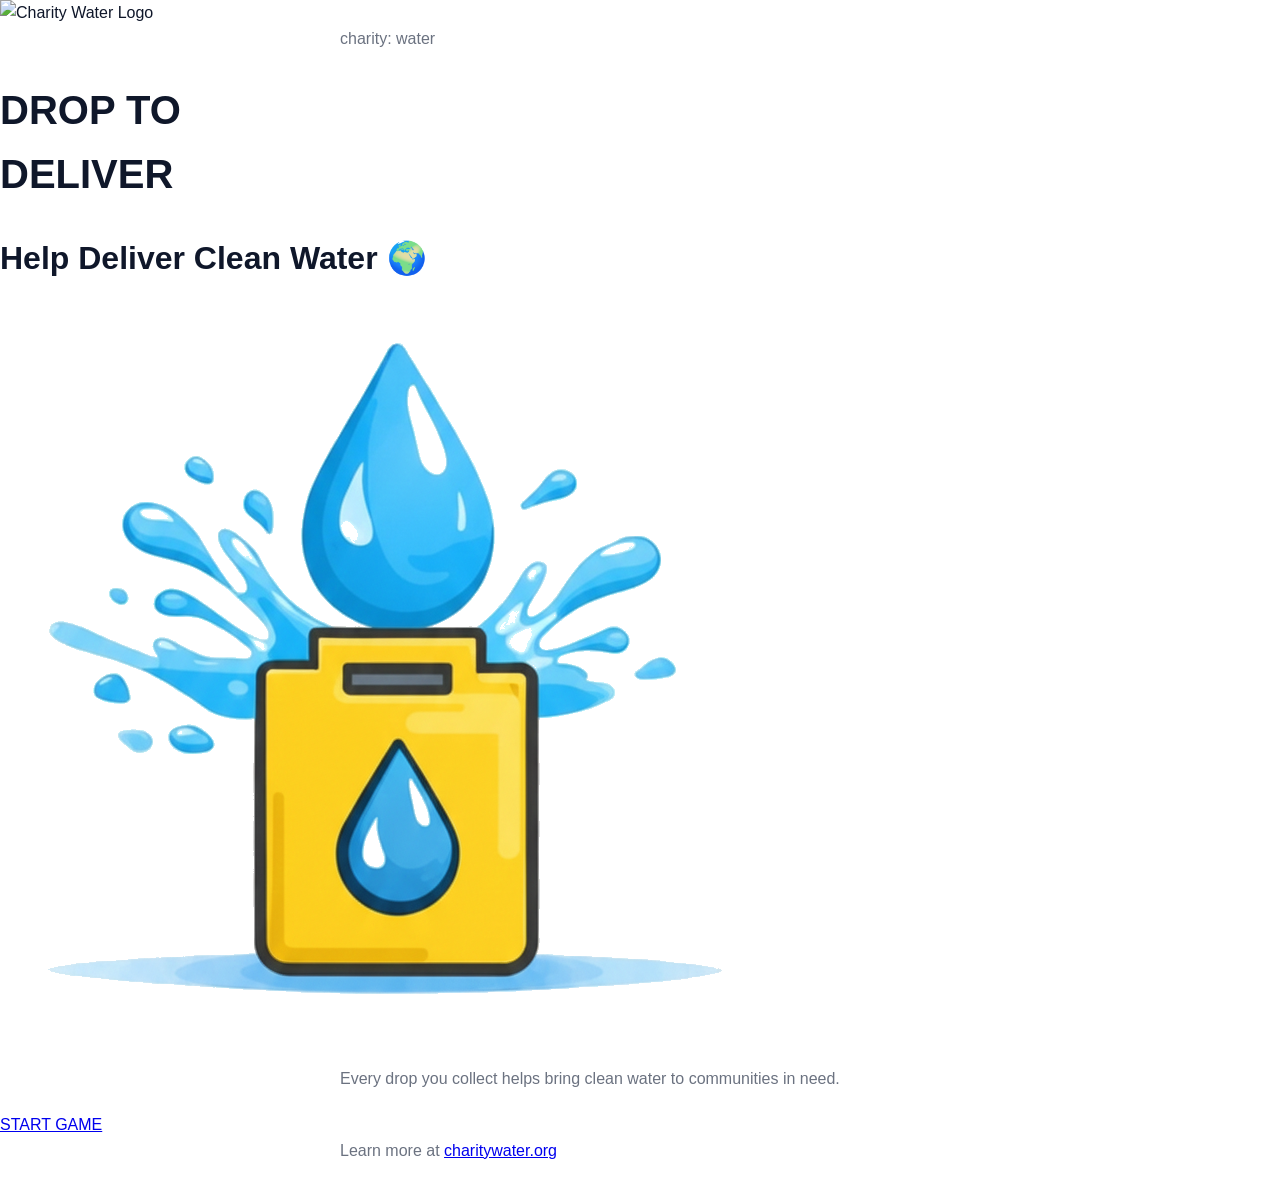
==== index.html @ 1942db95 "Add images" ====
<!DOCTYPE html>
<html lang="en">
<head>
    <meta charset="UTF-8">
    <title>Drop to Deliver</title>
    <link rel="stylesheet" href="styles.css">
    <link href="https://fonts.googleapis.com/css2?family=Poppins:wght@400;600;700&display=swap" rel="stylesheet">
</head>
<body>

    <div class="card">

        <!-- Logo -->
        <div class="logo-section">
            <img src="img/water-can-transparent.png" alt="Charity Water Logo" class="logo">
            <p class="brand-name">charity: water</p>
        </div>

        <!-- Title -->
        <h1>DROP TO<br>DELIVER</h1>

        <!-- Subtitle -->
        <h2>Help Deliver Clean Water 🌍</h2>

        <!-- Main Illustration -->
        <div class="image-section">
            <img src="img/water-can-with-water.png" alt="Water can illustration">
        </div>

        <!-- Description -->
        <p class="description">
            Every drop you collect helps bring clean water to communities in need.
        </p>

        <!-- Button -->
        <a href="#" class="start-button">START GAME</a>

        <!-- Footer -->
        <p class="footer">
            Learn more at 
            <a href="#" class="footer-link">charitywater.org</a>
        </p>

    </div>

</body>
</html>
---- styles.css ----
:root {
  --brand: #1da1f2; /* CHANGE this to your Canva brand color */
  --dark: #0f172a;
  --light: #f8fafc;
  --muted: #6b7280;
  font-family: Arial, Helvetica, sans-serif;
}

body {
  margin: 0;
  line-height: 1.6;
  color: var(--dark);
  background: white;
}

section {
  padding: 60px 20px;
  text-align: center;
}

.hero {
  background: linear-gradient(to right, #e0f7ff, white);
}

.hero-content {
  max-width: 800px;
  margin: auto;
}

h1 {
  font-size: 2.5rem;
  margin-bottom: 20px;
}

h2 {
  font-size: 2rem;
  margin-bottom: 20px;
}

p {
  color: var(--muted);
  max-width: 600px;
  margin: 0 auto 20px;
}

.btn-primary {
  display: inline-block;
  background: var(--brand);
  color: white;
  padding: 12px 24px;
  text-decoration: none;
  border-radius: 8px;
  font-weight: bold;
  transition: transform 0.2s ease;
}

.btn-primary:hover {
  transform: translateY(-3px);
}

.impact {
  background: var(--light);
}

.impact-grid {
  display: flex;
  justify-content: center;
  gap: 20px;
  flex-wrap: wrap;
}

.impact-box {
  background: white;
  padding: 20px;
  border-radius: 10px;
  width: 200px;
  box-shadow: 0 5px 15px rgba(0,0,0,0.05);
}

.cta {
  background: var(--brand);
  color: white;
}

.cta p {
  color: white;
}

footer {
  padding: 20px;
  background: #f1f5f9;
  font-size: 14px;
}
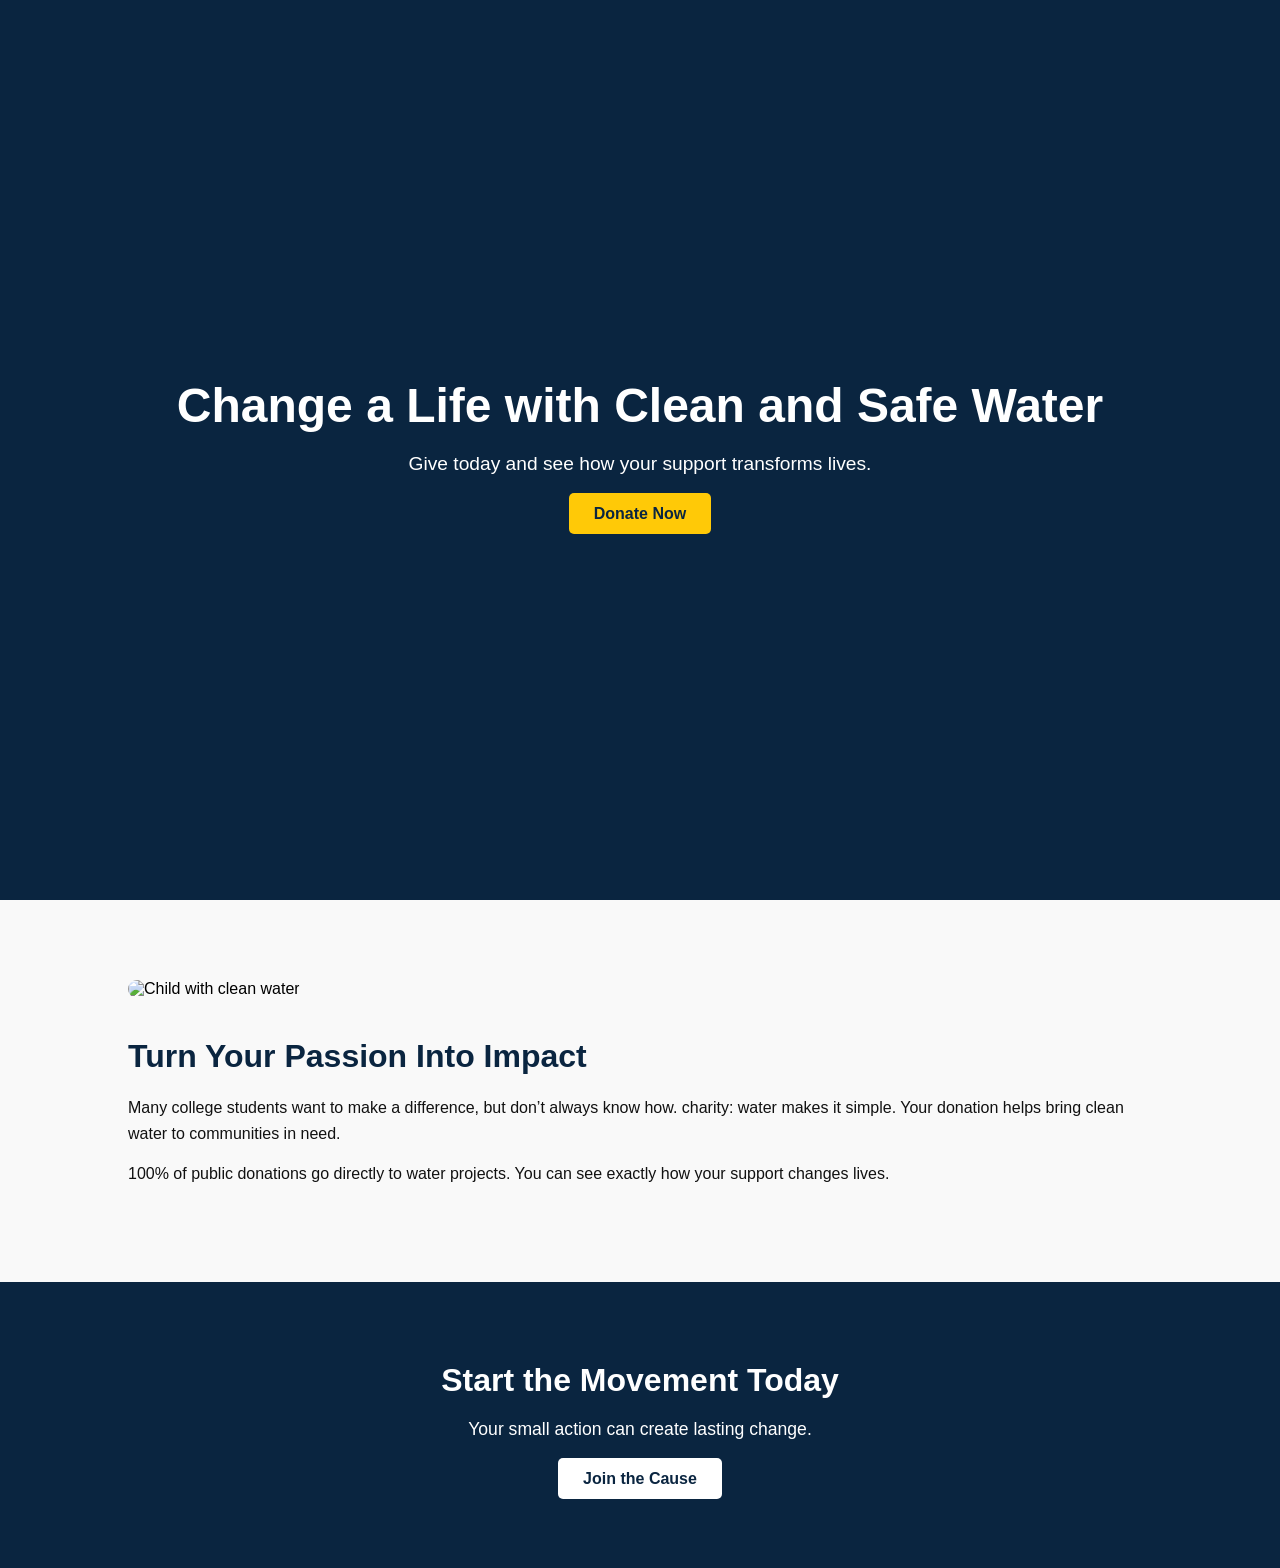
==== commit e2bd5511: "Merge cc2b7f8ff8bea85da033291aabd1e1f26ccaf1ee into cb9a06643edb274144981ac21687853d99c956c7" ====
--- a/index.html
+++ b/index.html
@@ -2,46 +2,47 @@
 <html lang="en">
 <head>
     <meta charset="UTF-8">
-    <title>Drop to Deliver</title>
-    <link rel="stylesheet" href="styles.css">
-    <link href="https://fonts.googleapis.com/css2?family=Poppins:wght@400;600;700&display=swap" rel="stylesheet">
+    <title>charity: water – Student Impact</title>
+    <link rel="stylesheet" href="style.css">
 </head>
 <body>
 
-    <div class="card">
+    <!-- HERO SECTION -->
+    <section class="hero">
+        <div class="hero-content">
+            <h1>Change a Life with Clean and Safe Water</h1>
+            <p>Give today and see how your support transforms lives.</p>
+            <a href="#" class="btn">Donate Now</a>
+        </div>
+    </section>
 
-        <!-- Logo -->
-        <div class="logo-section">
-            <img src="img/water-can-transparent.png" alt="Charity Water Logo" class="logo">
-            <p class="brand-name">charity: water</p>
+    <!-- STORY SECTION -->
+    <section class="story">
+        <div class="story-container">
+            <div class="story-image">
+                <img src="https://via.placeholder.com/500x350" alt="Child with clean water">
+            </div>
+            <div class="story-text">
+                <h2>Turn Your Passion Into Impact</h2>
+                <p>
+                    Many college students want to make a difference, but don’t always know how.
+                    charity: water makes it simple. Your donation helps bring clean water
+                    to communities in need.
+                </p>
+                <p>
+                    100% of public donations go directly to water projects.
+                    You can see exactly how your support changes lives.
+                </p>
+            </div>
         </div>
+    </section>
 
-        <!-- Title -->
-        <h1>DROP TO<br>DELIVER</h1>
-
-        <!-- Subtitle -->
-        <h2>Help Deliver Clean Water 🌍</h2>
-
-        <!-- Main Illustration -->
-        <div class="image-section">
-            <img src="img/water-can-with-water.png" alt="Water can illustration">
-        </div>
-
-        <!-- Description -->
-        <p class="description">
-            Every drop you collect helps bring clean water to communities in need.
-        </p>
-
-        <!-- Button -->
-        <a href="#" class="start-button">START GAME</a>
-
-        <!-- Footer -->
-        <p class="footer">
-            Learn more at 
-            <a href="#" class="footer-link">charitywater.org</a>
-        </p>
-
-    </div>
+    <!-- CTA SECTION -->
+    <section class="cta">
+        <h2>Start the Movement Today</h2>
+        <p>Your small action can create lasting change.</p>
+        <a href="#" class="btn btn-light">Join the Cause</a>
+    </section>
 
 </body>
 </html>
--- a/style.css
+++ b/style.css
@@ -0,0 +1,106 @@
+* {
+    margin: 0;
+    padding: 0;
+    box-sizing: border-box;
+    font-family: Arial, sans-serif;
+}
+
+:root {
+    --yellow: #FFC907;
+    --dark-blue: #0A2540;
+    --black: #111;
+}
+
+/* HERO */
+.hero {
+    height: 100vh;
+    background-image: url("img/your-image-name.jpg")
+
+    background-size: cover;
+    background-position: center;
+    display: flex;
+    align-items: center;
+    justify-content: center;
+    text-align: center;
+    background-color: var(--dark-blue);
+    color: white;
+    padding: 20px;
+}
+
+.hero-content h1 {
+    font-size: 3rem;
+    margin-bottom: 20px;
+}
+
+.hero-content p {
+    font-size: 1.2rem;
+    margin-bottom: 30px;
+}
+
+/* BUTTONS */
+.btn {
+    padding: 12px 25px;
+    background-color: var(--yellow);
+    color: var(--dark-blue);
+    text-decoration: none;
+    border-radius: 5px;
+    font-weight: bold;
+    transition: 0.3s;
+}
+
+.btn:hover {
+    background-color: #e6b800;
+}
+
+.btn-light {
+    background-color: white;
+    color: var(--dark-blue);
+}
+
+/* STORY */
+.story {
+    padding: 80px 10%;
+    background-color: #f9f9f9;
+}
+
+.story-container {
+    display: flex;
+    align-items: center;
+    gap: 40px;
+    flex-wrap: wrap;
+}
+
+.story-image img {
+    max-width: 100%;
+    border-radius: 10px;
+}
+
+.story-text h2 {
+    margin-bottom: 20px;
+    font-size: 2rem;
+    color: var(--dark-blue);
+}
+
+.story-text p {
+    margin-bottom: 15px;
+    line-height: 1.6;
+    color: var(--black);
+}
+
+/* CTA */
+.cta {
+    padding: 80px 10%;
+    text-align: center;
+    background-color: var(--dark-blue);
+    color: white;
+}
+
+.cta h2 {
+    margin-bottom: 20px;
+    font-size: 2rem;
+}
+
+.cta p {
+    margin-bottom: 30px;
+    font-size: 1.1rem;
+}
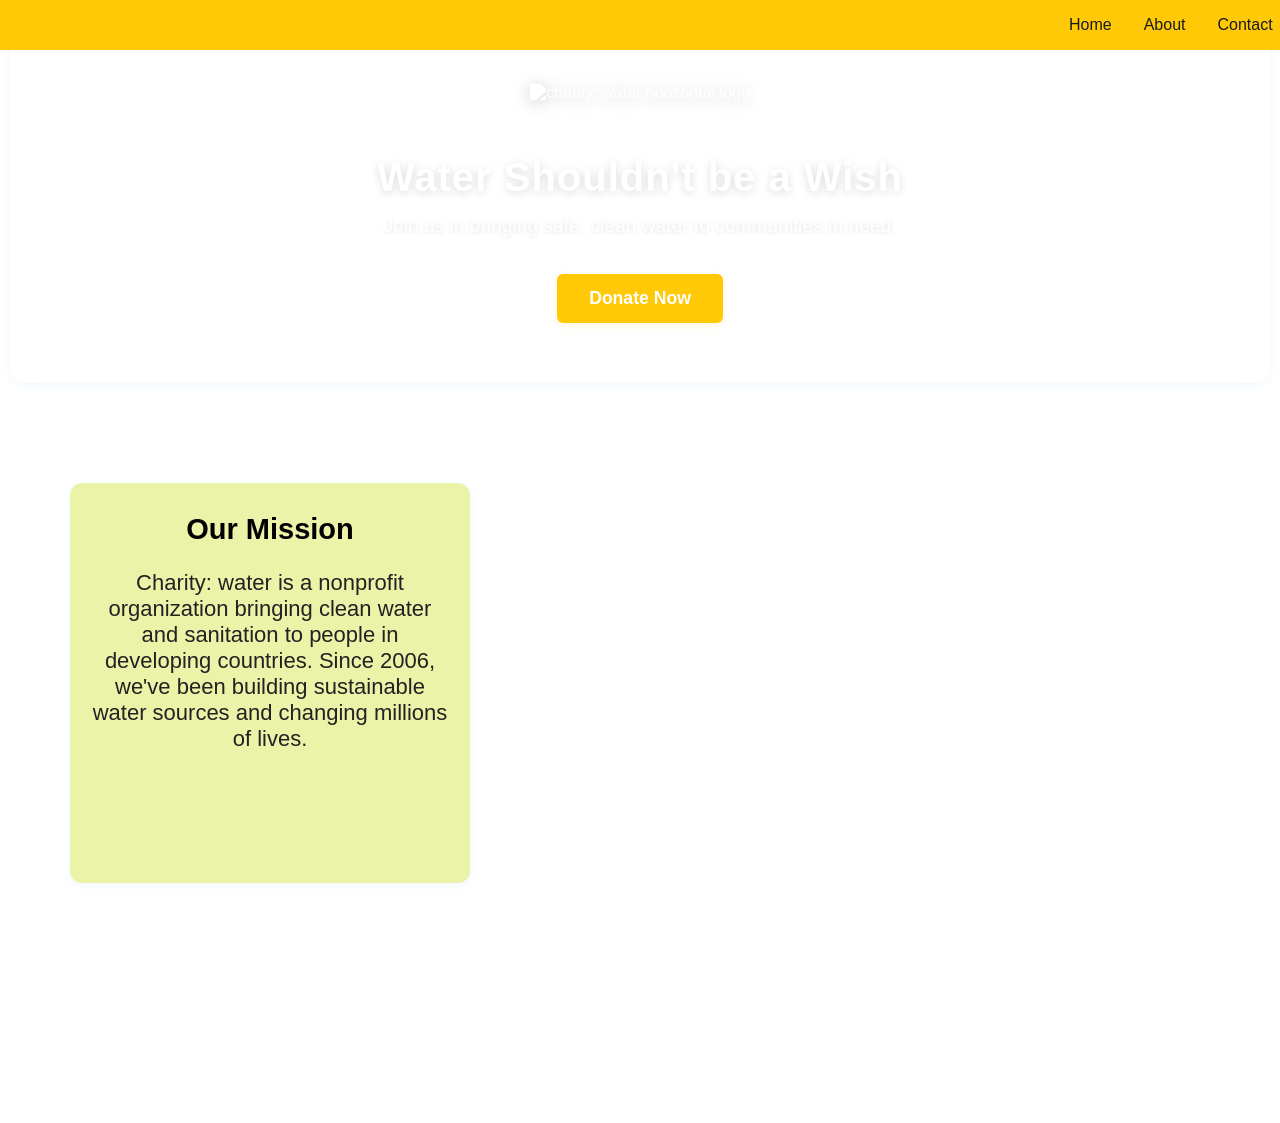
==== commit ee38cbfe: "initial commit" ====
--- a/index.html
+++ b/index.html
@@ -2,47 +2,83 @@
 <html lang="en">
 <head>
     <meta charset="UTF-8">
-    <title>charity: water – Student Impact</title>
-    <link rel="stylesheet" href="style.css">
+    <meta name="viewport" content="width=device-width, initial-scale=1.0">
+    <title>Charity Water Landing Page</title>
+    <link rel="stylesheet" href="styles.css">
+</head>
+<body>
+    <!-- Hero Section: This is the main banner at the top of the page -->
+    <section class="hero">
+        <!-- Logo -->
+        <img src="img/cw_logo-2.png" alt="charity: water horizontal logo" class="hero-logo hero-logo-white">
+        <!-- Main headline -->
+        <h1>Water Shouldn't be a Wish</h1>
+        <!-- Subheadline -->
+        <p>Join us in bringing safe, clean water to communities in need.</p>
+        <a href="#" class="donate-button">Donate Now</a>
+    </section>
+
+    <div class="content-row">
+        <!-- Story Section: This tells the story of the nonprofit -->
+        <section class="story">
+            <h2>Our Mission</h2>
+            <p>
+                Charity: water is a nonprofit organization bringing clean water and sanitation to people in developing countries. Since 2006, we've been building sustainable water sources and changing millions of lives.
+            </p>
+        </section>
+
+     
+            </div>
+        </section>
+    </div>
+
+</body>
+</html>
+<nav class="navbar">
+  <ul>
+    
+
+    <li><a href="#home">Home</a></li>
+    <li><a href="#services">Services</a></li>
+    <li><a href="#about">About</a></li>
+    <li><a href="#contact">Contact</a></li>
+
+
+</style.navbar>
+  </ul>
+</nav>
+<html>
+<head>
+  <title>My Website</title>
+  <style>
+    body { margin: 0; color: #1a1a1a; font-family: Arial, sans-serif; }
+    nav { position: fixed; top: 0; width: 100%; background-color: #ffc907; color: #ffc907; padding: 2px 1053px; }
+    nav ul { list-style: none; margin: 0; padding: 0; display: flex; }
+    nav li { margin-right: 0px; }
+    nav a { color: #1a1a1a; text-decoration: none; }
+    nav a {
+      background-color: #ffc907;
+    }
+
+  </style>
 </head>
 <body>
 
-    <!-- HERO SECTION -->
-    <section class="hero">
-        <div class="hero-content">
-            <h1>Change a Life with Clean and Safe Water</h1>
-            <p>Give today and see how your support transforms lives.</p>
-            <a href="#" class="btn">Donate Now</a>
-        </div>
-    </section>
+  <nav>
+    <ul>
+      <li><a href="#">Home</a></li>
+      <li><a href="#">About</a></li>
+      <li><a href="#">Contact</a></li>
+      <li><a href="#">Events</a></li>
+      <li><a href="#">Login</a></li>
+    </ul>
+  </nav>
 
-    <!-- STORY SECTION -->
-    <section class="story">
-        <div class="story-container">
-            <div class="story-image">
-                <img src="https://via.placeholder.com/500x350" alt="Child with clean water">
-            </div>
-            <div class="story-text">
-                <h2>Turn Your Passion Into Impact</h2>
-                <p>
-                    Many college students want to make a difference, but don’t always know how.
-                    charity: water makes it simple. Your donation helps bring clean water
-                    to communities in need.
-                </p>
-                <p>
-                    100% of public donations go directly to water projects.
-                    You can see exactly how your support changes lives.
-                </p>
-            </div>
-        </div>
-    </section>
-
-    <!-- CTA SECTION -->
-    <section class="cta">
-        <h2>Start the Movement Today</h2>
-        <p>Your small action can create lasting change.</p>
-        <a href="#" class="btn btn-light">Join the Cause</a>
-    </section>
+  <div style="padding: 100px 20px;">
+  </div>
 
 </body>
 </html>
+<nav>
+
+  
--- a/styles.css
+++ b/styles.css
@@ -0,0 +1,285 @@
+/* charity: water Brand Colors & Fonts
+
+Primary Colors:
+- Yellow:     #FFC907
+- Blue:       #2E9DF7
+
+Secondary Colors:
+- Light Blue: #8BD1CB
+- Green:      #4FCB53
+- Orange:     #FF902A
+- Red:        #F5402C
+- Dark Green: #159A48
+- Pink:       #F16061
+
+Fonts:
+- Proxima Nova
+- Avenir
+
+*/
+
+/* 
+  Charity: Water Landing Page Styles
+  This CSS uses the provided color palette and beginner-friendly styles.
+*/
+
+/* Set up the main font and background color for the whole page */
+body {
+  background-image: url('img/4666_Ethiopia_2019_CG-.jpg');
+  background-size: cover;      /* Make the image cover the whole page */
+  background-position: center; /* Center the image */
+  background-repeat: no-repeat;
+  background-attachment: fixed; /* Keep the image fixed when scrolling */
+  font-family: 'Avenir', 'Proxima Nova', Arial, sans-serif;
+  margin: 0;
+  padding: 0;
+  color: #222;
+}
+
+/* Add a slight shadow and rounded corners to each section for depth */
+section {
+  background: #fff; /* White background for sections */
+  border-radius: 12px; /* Rounded corners */
+  box-shadow: 0 2px 8px rgba(46, 157, 247, 0.07); /* Soft blue shadow */
+  margin: 24px 10px; /* Space between sections */
+  padding: 24px 16px;
+}
+
+/* Hero Section Styles */
+.hero {
+  position: relative; /* Needed for overlay */
+  background: transparent;     /* Make the box transparent so text is on the image */
+  color: #fff;                 /* White text for contrast */
+  text-align: center;          /* Center the text */
+  padding: 60px 20px;          /* Add space above and below */
+  border-radius: 0 0 16px 16px; /* Only round bottom corners */
+}
+
+/* Hero Logo Styles */
+.hero-logo {
+  width: 200px; /* Set a fixed width for the logo */
+  height: auto; /* Maintain aspect ratio */
+  margin-bottom: 20px; /* Space below the logo */
+  filter: drop-shadow(0 2px 8px rgba(0,0,0,0.2)); /* Add shadow for visibility */
+}
+
+.hero-logo-white {
+  filter: brightness(0) invert(1) drop-shadow(0 2px 8px rgba(0,0,0,0.2));
+}
+
+/* Make the headline bold and modern */
+.hero h1 {
+  font-size: 2.5em;
+  font-weight: bold;
+  letter-spacing: 1px;
+  margin-bottom: 15px;
+  text-shadow: 0 2px 8px rgba(0,0,0,0.15); /* Soft shadow for readability */
+}
+
+/* Style the subheadline */
+.hero p {
+  font-size: 1.2em;
+  margin-top: 0;
+  text-shadow: 0 1px 4px rgba(0,0,0,0.12);
+}
+
+/* Story Section Styles */
+.story {
+  background-color: rgba(216, 231, 82, 0.5); /* Transparent Light Blue */
+  color: #222;
+  text-align: center;
+  padding: 30px 20px;
+  width: 360px;
+  height: 340px;
+  margin: 80px 750px 40px 10px;
+}
+
+.story h2 {
+  font-size: 29px;
+  color: #000;
+}
+
+.story p {
+  font-size: 22px;
+  margin-top: 2px;
+}
+
+.impact-story {
+  background: rgba(255, 255, 255, 0.5); /* Transparent White */
+  width: 600px;
+  height: 460px;
+  margin: 80px 10px 40px 10px;
+}
+
+.content-row {
+  display: flex;
+  justify-content: center;
+  align-items: flex-start;
+  gap: 24px;
+  flex-wrap: wrap;
+}
+
+/* Add accent color to section headings */
+h2 {
+  color: #77A8BB; /* Primary blue */
+  margin-top: 0;
+  font-weight: bold;
+}
+
+/* Call-to-Action Section Styles */
+.call-to-action {
+  background-color: #FFC907; /* Primary Yellow */
+  color: #222;
+  text-align: center;
+  padding: 30px 20px;
+}
+
+/* Style the impact story image */
+.impact-image {
+  width: 100%;
+  max-width: 320px;
+  border-radius: 10px;
+  margin-bottom: 16px;
+  box-shadow: 0 2px 8px rgba(46, 157, 247, 0.10);
+}
+
+/* Donate Button Styles */
+.donate-button {
+  display: inline-block;
+  background-color: #FFC907; /* Yellow */
+  color: #fff;
+  padding: 14px 32px;
+  text-decoration: none;
+  border-radius: 6px;
+  font-weight: bold;
+  font-size: 1.1em;
+  margin-top: 18px;
+  box-shadow: 0 2px 8px rgba(255, 201, 7, 0.15);
+  transition: background 0.3s, transform 0.2s;
+  border: none;
+  cursor: pointer;
+}
+
+/* Change button color when hovered */
+.donate-button:hover {
+  background-color: #e6b507; /* Darker yellow on hover */
+  transform: translateY(-2px) scale(1.04); /* Slight lift */
+}
+
+/* Add some spacing between sections */
+section {
+  margin-bottom: 20px;
+}
+
+/* 
+  Media Queries for Responsive Design
+  Media queries help make your website look good on different screen sizes,
+  like phones (small screens) and computers (large screens).
+*/
+
+/* This media query applies styles when the screen is 600px wide or less (like on most phones) */
+@media (max-width: 600px) {
+  /* Make hero section padding smaller on small screens */
+  .hero {
+    padding: 32px 8px;
+    font-size: 1em;
+  }
+
+  /* Make logo smaller on mobile */
+  .hero-logo {
+    width: 120px; /* Smaller logo for mobile */
+    margin-bottom: 15px;
+  }
+
+  /* Make headline font size smaller so it fits on small screens */
+  .hero h1 {
+    font-size: 1.4em;
+  }
+
+  /* Make subheadline font size smaller */
+  .hero p {
+    font-size: 1em;
+  }
+
+  /* Make story and call-to-action sections have less padding */
+  .story,
+  .call-to-action,
+  .donation-section {
+    padding: 14px 8px;
+  }
+
+  /* Make impact story image smaller and stack above the text */
+  .impact-content {
+    display: block; /* Stack items vertically */
+    text-align: center;
+  }
+
+  .impact-image {
+    width: 90%;    /* Make image take up most of the width */
+    max-width: 220px;
+  }
+}
+
+/* This media query applies styles when the screen is wider than 600px (like on tablets and computers) */
+@media (min-width: 601px) {
+  /* Show image and text side by side in the impact story */
+  .impact-content {
+    display: flex;           /* Place items in a row */
+    align-items: center;     /* Vertically center items */
+    justify-content: center; /* Center the whole group */
+    gap: 28px;               /* Space between image and text */
+    text-align: left;
+    max-width: 800px;
+    margin: 0 auto;
+  }
+
+  .impact-image {
+    width: 300px;
+  }
+}
+
+nav ul {
+  list-style-type: none;
+  margin: 0;
+  padding: 0;
+  background-color: #333;
+  overflow: hidden; 
+}
+
+nav li {
+  float: left;
+}
+
+nav li a {
+  display: block;
+  color: #1a1a1a;
+  text-align: center;
+  padding: 14px 16px;
+  text-decoration: none;
+}
+
+nav li a:hover {
+  background-color: #111;
+}
+nav {
+  background-color: yellow;
+  display: flex;         
+  align-items: center;    
+  padding: 5px 15px;      
+  position: fixed;
+  top: 0;
+  width: 100%;
+}
+
+.nav-logo img {
+  height: 25px;          
+  width: auto;            
+  margin-right: 15px;     
+}
+
+nav ul {
+  display: flex;          
+  list-style: none;
+  margin: 0;
+  padding: 0;
+}
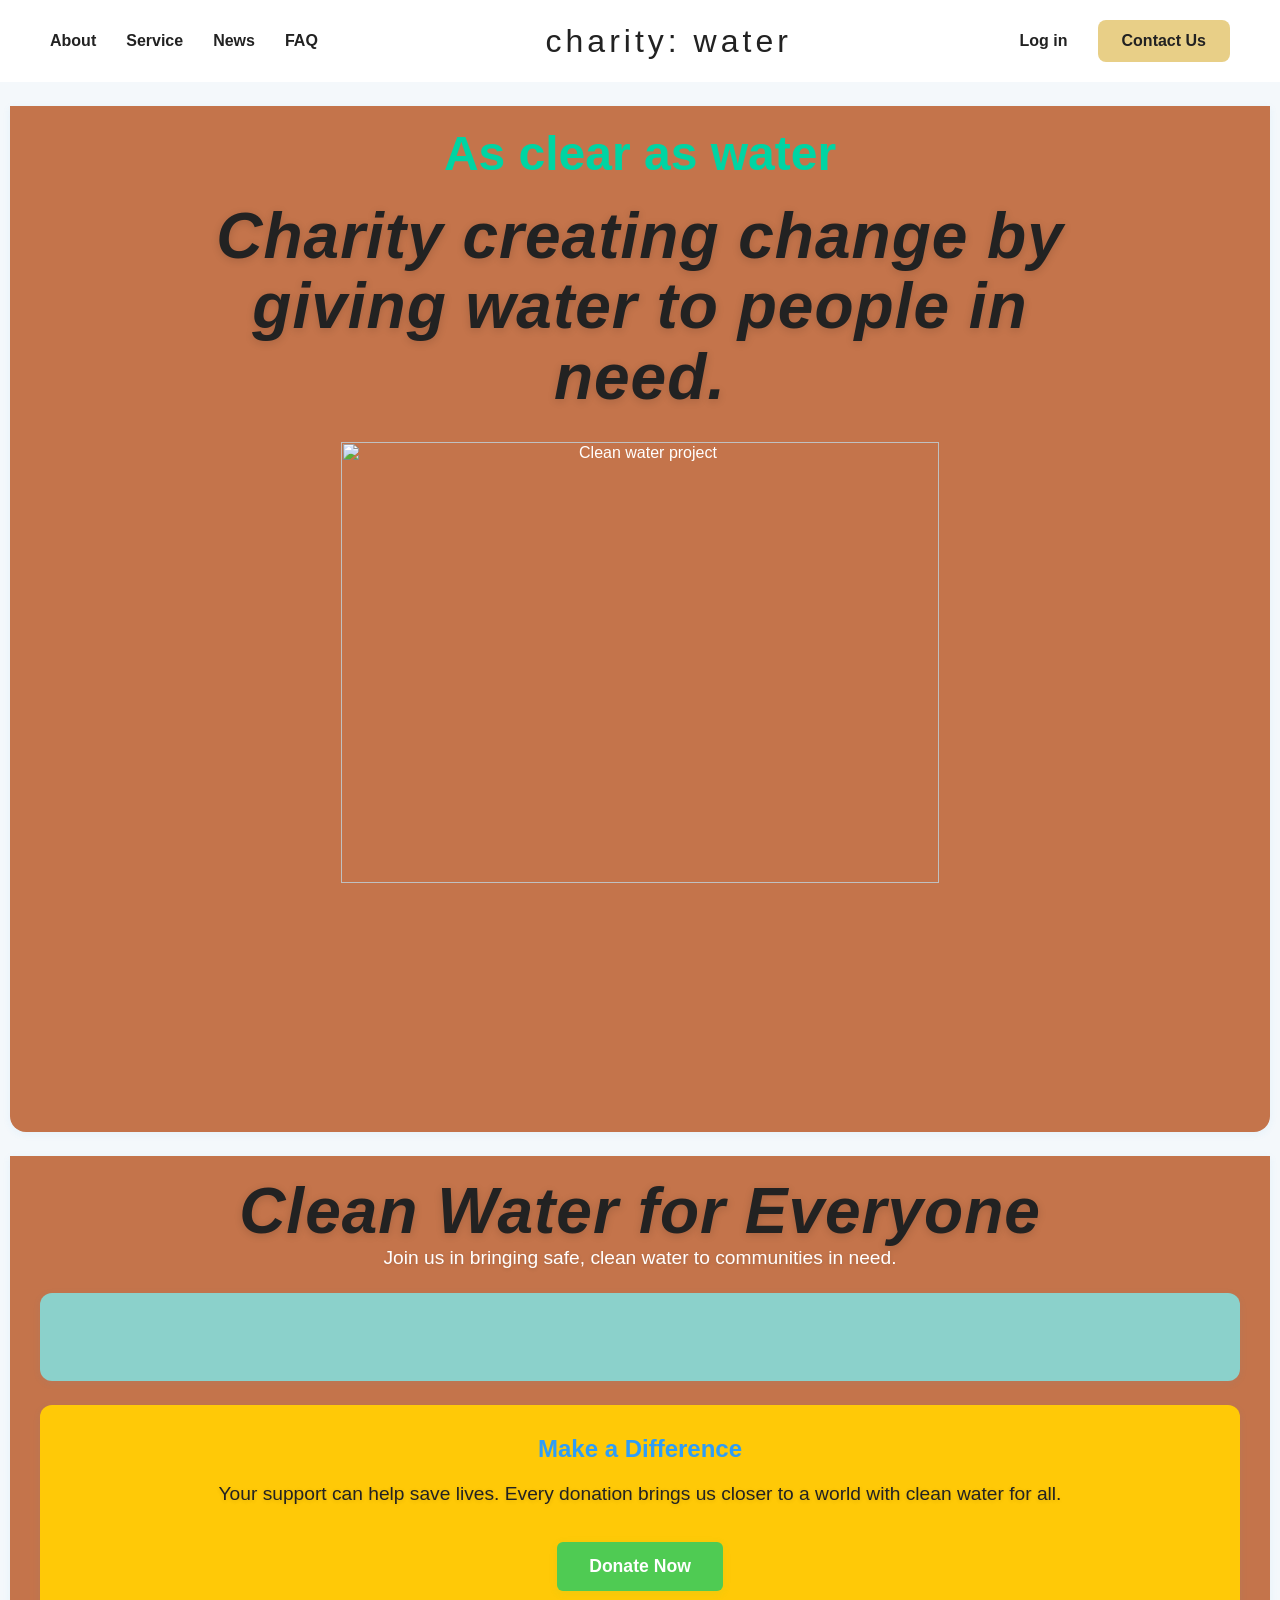
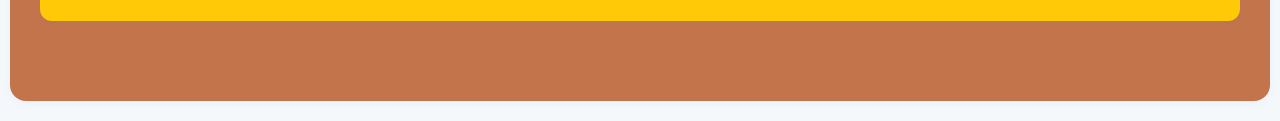
==== commit 73213c67: "git add . git commit -m "Finished landing page" git push" ====
--- a/index.html
+++ b/index.html
@@ -1,3 +1,40 @@
+    </section>
+</body>
+</html>
+<header>
+    <nav class="navbar">
+        <div class="nav-left">
+            <a href="#">About</a>
+            <a href="#">Service</a>
+            <a href="#">News</a>
+            <a href="#">FAQ</a>
+        </div>
+
+        <div class="logo">
+            charity: water
+        </div>
+
+        <div class="nav-right">
+            <a href="#">Log in</a>
+            <a href="#" class="contact-btn">Contact Us</a>
+        </div>
+    </nav>
+</header>
+
+<section class="hero">
+    <h2 class="hero-top">As clear as water</h2>
+
+    <h1>
+        Charity creating change by giving
+        water to people in need.
+    </h1>
+
+    <img
+        src="https://images.unsplash.com/photo-1509099836639-18ba1795216d"
+        alt="Clean water project"
+        class="hero-image"
+    >
+</section>
 <!DOCTYPE html>
 <html lang="en">
 <head>
@@ -9,76 +46,19 @@
 <body>
     <!-- Hero Section: This is the main banner at the top of the page -->
     <section class="hero">
-        <!-- Logo -->
-        <img src="img/cw_logo-2.png" alt="charity: water horizontal logo" class="hero-logo hero-logo-white">
         <!-- Main headline -->
-        <h1>Water Shouldn't be a Wish</h1>
+        <h1>Clean Water for Everyone</h1>
         <!-- Subheadline -->
         <p>Join us in bringing safe, clean water to communities in need.</p>
-        <a href="#" class="donate-button">Donate Now</a>
+    <!-- Story Section: This tells the story of the nonprofit -->
+    <section class="story">
+        <h2>
+            </p>
+        </div>
     </section>
 
-    <div class="content-row">
-        <!-- Story Section: This tells the story of the nonprofit -->
-        <section class="story">
-            <h2>Our Mission</h2>
-            <p>
-                Charity: water is a nonprofit organization bringing clean water and sanitation to people in developing countries. Since 2006, we've been building sustainable water sources and changing millions of lives.
-            </p>
-        </section>
-
-     
-            </div>
-        </section>
-    </div>
-
-</body>
-</html>
-<nav class="navbar">
-  <ul>
-    
-
-    <li><a href="#home">Home</a></li>
-    <li><a href="#services">Services</a></li>
-    <li><a href="#about">About</a></li>
-    <li><a href="#contact">Contact</a></li>
-
-
-</style.navbar>
-  </ul>
-</nav>
-<html>
-<head>
-  <title>My Website</title>
-  <style>
-    body { margin: 0; color: #1a1a1a; font-family: Arial, sans-serif; }
-    nav { position: fixed; top: 0; width: 100%; background-color: #ffc907; color: #ffc907; padding: 2px 1053px; }
-    nav ul { list-style: none; margin: 0; padding: 0; display: flex; }
-    nav li { margin-right: 0px; }
-    nav a { color: #1a1a1a; text-decoration: none; }
-    nav a {
-      background-color: #ffc907;
-    }
-
-  </style>
-</head>
-<body>
-
-  <nav>
-    <ul>
-      <li><a href="#">Home</a></li>
-      <li><a href="#">About</a></li>
-      <li><a href="#">Contact</a></li>
-      <li><a href="#">Events</a></li>
-      <li><a href="#">Login</a></li>
-    </ul>
-  </nav>
-
-  <div style="padding: 100px 20px;">
-  </div>
-
-</body>
-</html>
-<nav>
-
-  
+    <!-- Call-to-Action Section: This encourages visitors to take action -->
+    <section class="call-to-action">
+        <h2>Make a Difference</h2>
+        <p>Your support can help save lives. Every donation brings us closer to a world with clean water for all.</p>
+        <a href="#" class="donate-button">Donate Now</a>
--- a/styles.css
+++ b/styles.css
@@ -25,11 +25,7 @@
 
 /* Set up the main font and background color for the whole page */
 body {
-  background-image: url('img/4666_Ethiopia_2019_CG-.jpg');
-  background-size: cover;      /* Make the image cover the whole page */
-  background-position: center; /* Center the image */
-  background-repeat: no-repeat;
-  background-attachment: fixed; /* Keep the image fixed when scrolling */
+  background-color: #f4f8fb; /* Soft light blue for a fresh look */
   font-family: 'Avenir', 'Proxima Nova', Arial, sans-serif;
   margin: 0;
   padding: 0;
@@ -48,23 +44,20 @@
 /* Hero Section Styles */
 .hero {
   position: relative; /* Needed for overlay */
-  background: transparent;     /* Make the box transparent so text is on the image */
+  /* Set a background image that covers the whole section */
+  background-image: url('https://images.unsplash.com/photo-1506744038136-46273834b3fb?auto=format&fit=crop&w=1500&q=80');
+  background-size: cover;      /* Make the image cover the whole area */
+  background-position: center; /* Center the image */
+  background-repeat: no-repeat;
   color: #fff;                 /* White text for contrast */
   text-align: center;          /* Center the text */
   padding: 60px 20px;          /* Add space above and below */
   border-radius: 0 0 16px 16px; /* Only round bottom corners */
-}
-
-/* Hero Logo Styles */
-.hero-logo {
-  width: 200px; /* Set a fixed width for the logo */
-  height: auto; /* Maintain aspect ratio */
-  margin-bottom: 20px; /* Space below the logo */
-  filter: drop-shadow(0 2px 8px rgba(0,0,0,0.2)); /* Add shadow for visibility */
-}
-
-.hero-logo-white {
-  filter: brightness(0) invert(1) drop-shadow(0 2px 8px rgba(0,0,0,0.2));
+
+  /* Add a dark overlay for better text readability */
+  /* This uses a simple linear-gradient overlay */
+  background-blend-mode: darken;
+  background-color: rgba(46, 157, 247, 0.45); /* Blue overlay */
 }
 
 /* Make the headline bold and modern */
@@ -85,43 +78,15 @@
 
 /* Story Section Styles */
 .story {
-  background-color: rgba(216, 231, 82, 0.5); /* Transparent Light Blue */
+  background-color: #8BD1CB; /* Secondary Light Blue */
   color: #222;
   text-align: center;
   padding: 30px 20px;
-  width: 360px;
-  height: 340px;
-  margin: 80px 750px 40px 10px;
-}
-
-.story h2 {
-  font-size: 29px;
-  color: #000;
-}
-
-.story p {
-  font-size: 22px;
-  margin-top: 2px;
-}
-
-.impact-story {
-  background: rgba(255, 255, 255, 0.5); /* Transparent White */
-  width: 600px;
-  height: 460px;
-  margin: 80px 10px 40px 10px;
-}
-
-.content-row {
-  display: flex;
-  justify-content: center;
-  align-items: flex-start;
-  gap: 24px;
-  flex-wrap: wrap;
 }
 
 /* Add accent color to section headings */
 h2 {
-  color: #77A8BB; /* Primary blue */
+  color: #2E9DF7; /* Primary blue */
   margin-top: 0;
   font-weight: bold;
 }
@@ -146,7 +111,7 @@
 /* Donate Button Styles */
 .donate-button {
   display: inline-block;
-  background-color: #FFC907; /* Yellow */
+  background-color: #4FCB53; /* Green */
   color: #fff;
   padding: 14px 32px;
   text-decoration: none;
@@ -154,7 +119,7 @@
   font-weight: bold;
   font-size: 1.1em;
   margin-top: 18px;
-  box-shadow: 0 2px 8px rgba(255, 201, 7, 0.15);
+  box-shadow: 0 2px 8px rgba(79, 203, 83, 0.10);
   transition: background 0.3s, transform 0.2s;
   border: none;
   cursor: pointer;
@@ -162,7 +127,7 @@
 
 /* Change button color when hovered */
 .donate-button:hover {
-  background-color: #e6b507; /* Darker yellow on hover */
+  background-color: #159A48; /* Dark Green */
   transform: translateY(-2px) scale(1.04); /* Slight lift */
 }
 
@@ -183,12 +148,6 @@
   .hero {
     padding: 32px 8px;
     font-size: 1em;
-  }
-
-  /* Make logo smaller on mobile */
-  .hero-logo {
-    width: 120px; /* Smaller logo for mobile */
-    margin-bottom: 15px;
   }
 
   /* Make headline font size smaller so it fits on small screens */
@@ -236,50 +195,88 @@
   .impact-image {
     width: 300px;
   }
-}
-
-nav ul {
-  list-style-type: none;
-  margin: 0;
-  padding: 0;
-  background-color: #333;
-  overflow: hidden; 
-}
-
-nav li {
-  float: left;
-}
-
-nav li a {
-  display: block;
-  color: #1a1a1a;
-  text-align: center;
-  padding: 14px 16px;
-  text-decoration: none;
-}
-
-nav li a:hover {
-  background-color: #111;
-}
-nav {
-  background-color: yellow;
-  display: flex;         
-  align-items: center;    
-  padding: 5px 15px;      
-  position: fixed;
-  top: 0;
-  width: 100%;
-}
-
-.nav-logo img {
-  height: 25px;          
-  width: auto;            
-  margin-right: 15px;     
-}
-
-nav ul {
-  display: flex;          
-  list-style: none;
-  margin: 0;
-  padding: 0;
+} /* Navigation */
+
+.navbar {
+    background: white;
+    display: flex;
+    justify-content: space-between;
+    align-items: center;
+    padding: 20px 50px;
+}
+
+.nav-left,
+.nav-right {
+    display: flex;
+    gap: 30px;
+    align-items: center;
+}
+
+.navbar a {
+    text-decoration: none;
+    color: #222;
+    font-weight: bold;
+}
+
+.logo {
+    font-size: 2rem;
+    letter-spacing: 4px;
+}
+
+.contact-btn {
+    background: #e8cf87;
+    padding: 12px 24px;
+    border-radius: 8px;
+}
+
+/* Hero */
+
+.hero {
+    background: #C4744B;
+    text-align: center;
+    padding: 20px 20px 60px;
+}
+
+.hero-top {
+    color: #00D4A3;
+    font-size: 3rem;
+    margin-bottom: 20px;
+}
+
+.hero h1 {
+    color: #222;
+    font-size: 4rem;
+    font-style: italic;
+    max-width: 900px;
+    margin: auto;
+    line-height: 1.1;
+}
+
+.hero-image {
+    width: 70%;
+    max-width: 900px;
+    margin-top: 30px;
+    border-radius: 4px;
+}
+
+/* Mobile */
+
+@media (max-width: 768px) {
+
+    .navbar {
+        flex-direction: column;
+        gap: 15px;
+    }
+
+    .hero-top {
+        font-size: 2rem;
+    }
+
+    .hero h1 {
+        font-size: 2rem;
+    }
+
+    .hero-image {
+        width: 95%;
+    }
 }
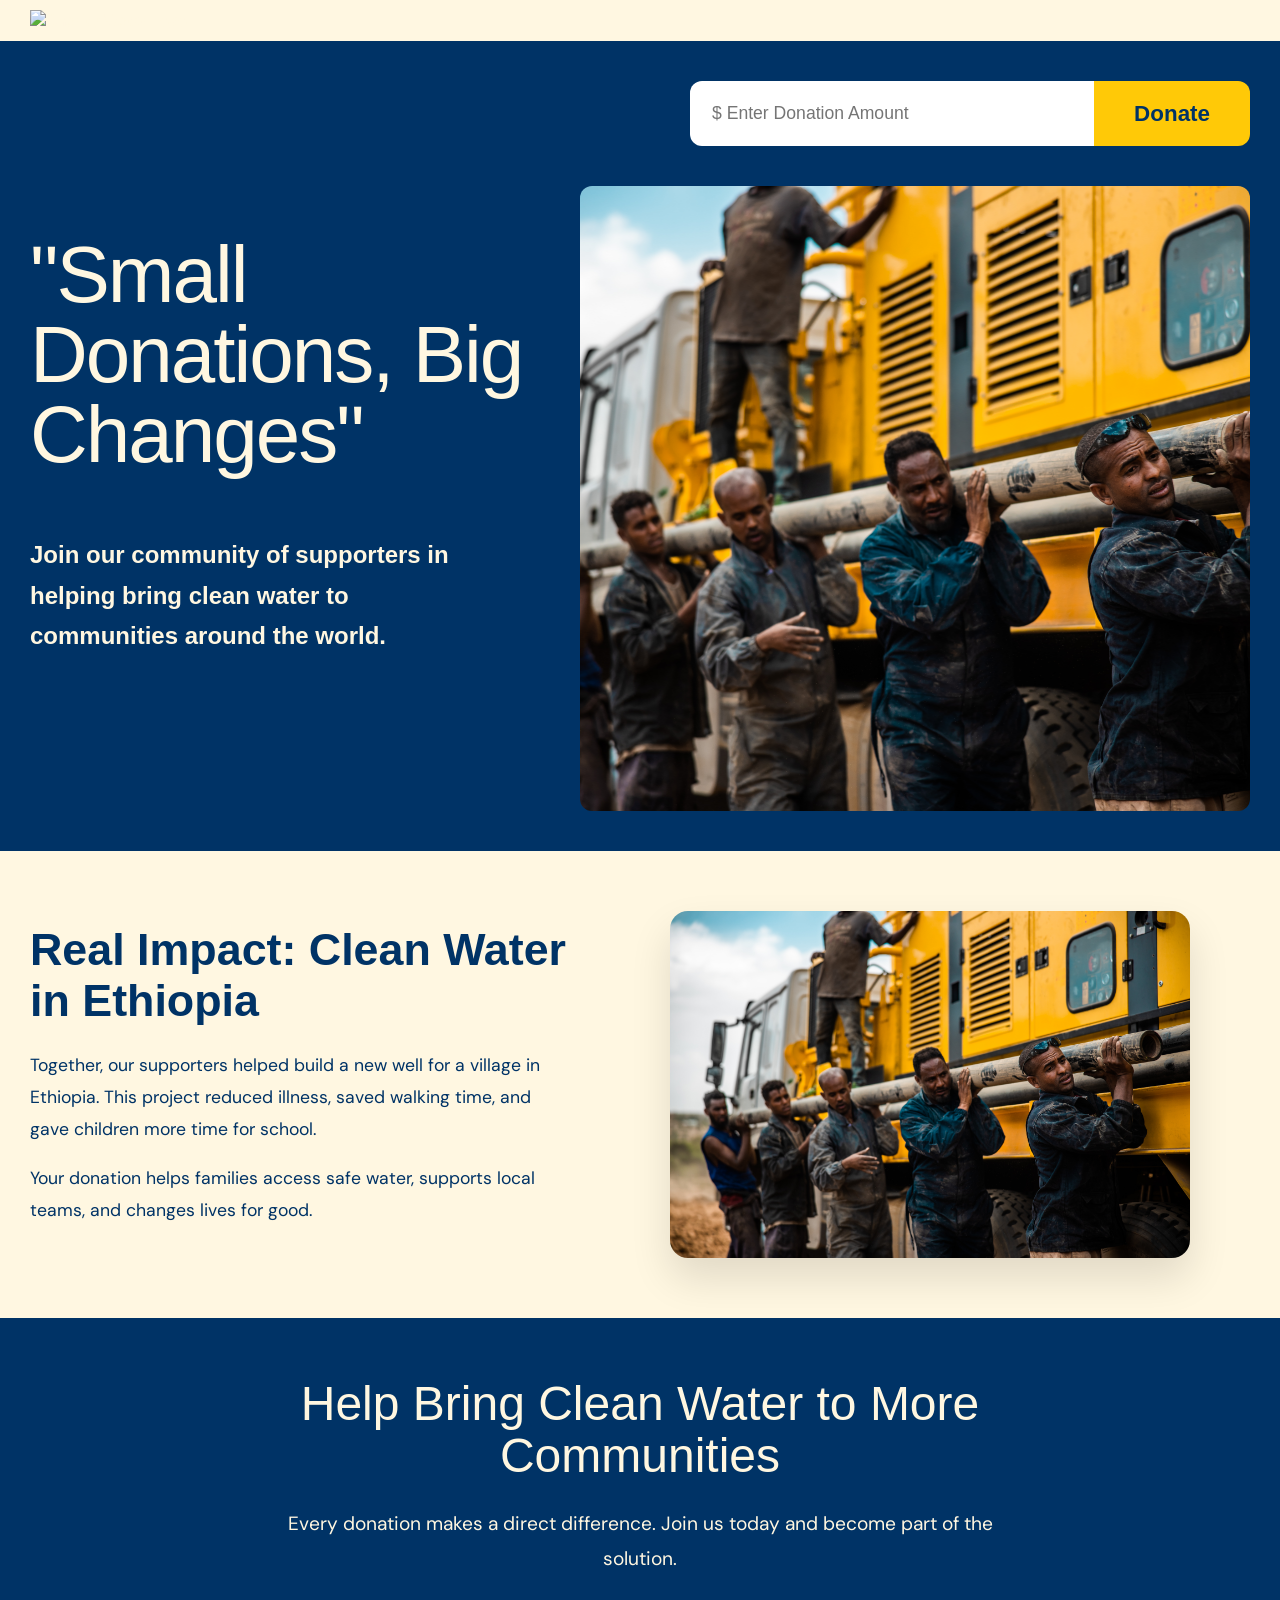
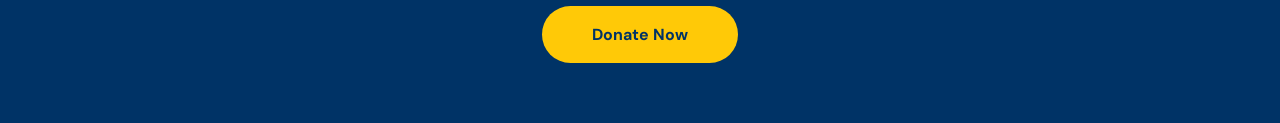
==== commit 1bf757e3: "Revamp landing page layout and styles; update hero section, impact story, and donation CTA. Add new " ====
--- a/index.html
+++ b/index.html
@@ -1,64 +1,71 @@
-    </section>
-</body>
-</html>
-<header>
-    <nav class="navbar">
-        <div class="nav-left">
-            <a href="#">About</a>
-            <a href="#">Service</a>
-            <a href="#">News</a>
-            <a href="#">FAQ</a>
-        </div>
-
-        <div class="logo">
-            charity: water
-        </div>
-
-        <div class="nav-right">
-            <a href="#">Log in</a>
-            <a href="#" class="contact-btn">Contact Us</a>
-        </div>
-    </nav>
-</header>
-
-<section class="hero">
-    <h2 class="hero-top">As clear as water</h2>
-
-    <h1>
-        Charity creating change by giving
-        water to people in need.
-    </h1>
-
-    <img
-        src="https://images.unsplash.com/photo-1509099836639-18ba1795216d"
-        alt="Clean water project"
-        class="hero-image"
-    >
-</section>
 <!DOCTYPE html>
 <html lang="en">
 <head>
     <meta charset="UTF-8">
     <meta name="viewport" content="width=device-width, initial-scale=1.0">
-    <title>Charity Water Landing Page</title>
+    <title>Charity: Water Landing Page</title>
+    <!-- Import custom fonts from Google Fonts -->
+    <link href="https://fonts.googleapis.com/css2?family=DM+Sans:wght@400;500;700&family=Playfair+Display:wght@400&display=swap" rel="stylesheet">
     <link rel="stylesheet" href="styles.css">
 </head>
 <body>
-    <!-- Hero Section: This is the main banner at the top of the page -->
+
+    <!-- Navigation bar: This is the header at the top of the page -->
+    <header class="navbar">
+        <div class="logo">
+            <img src="img/cw_logo-2.png" alt="Charity Water Logo">
+        </div>
+    </header>
+
+    <!-- Hero Section: Split design with left text and right image/form -->
     <section class="hero">
-        <!-- Main headline -->
-        <h1>Clean Water for Everyone</h1>
-        <!-- Subheadline -->
-        <p>Join us in bringing safe, clean water to communities in need.</p>
-    <!-- Story Section: This tells the story of the nonprofit -->
-    <section class="story">
-        <h2>
+        <div class="hero-left">
+            <h1>"Small Donations, Big Changes"</h1>
+            <p>
+                Join our community of supporters in helping bring
+                clean water to communities around the world.
             </p>
+        </div>
+
+        <div class="hero-right">
+            <form class="donation-form">
+                <input type="number" placeholder="$ Enter Donation Amount">
+                <button type="submit">Donate</button>
+            </form>
+            <img
+                src="img/hero-image/8439_Ethiopia_2019_CG-.jpg"
+                alt="Community carrying pipe for water project"
+                class="hero-image"
+            >
         </div>
     </section>
 
-    <!-- Call-to-Action Section: This encourages visitors to take action -->
-    <section class="call-to-action">
-        <h2>Make a Difference</h2>
-        <p>Your support can help save lives. Every donation brings us closer to a world with clean water for all.</p>
-        <a href="#" class="donate-button">Donate Now</a>
+    <!-- Impact Story Section: Real-world story with text and image -->
+    <section class="impact-story">
+        <div class="impact-copy">
+            <h2>Real Impact: Clean Water in Ethiopia</h2>
+            <p>
+                Together, our supporters helped build a new well for a village in Ethiopia. This project reduced illness, saved walking time, and gave children more time for school.
+            </p>
+            <p>
+                Your donation helps families access safe water, supports local teams, and changes lives for good.
+            </p>
+        </div>
+        <div class="impact-image-wrapper">
+            <img src="img/hero-image/8439_Ethiopia_2019_CG-.jpg" alt="Ethiopia clean water project" class="impact-image">
+        </div>
+    </section>
+
+    <!-- Donation Call-to-Action Section -->
+    <section class="donation-cta">
+        <div class="donation-cta-content">
+            <h2>Help Bring Clean Water to More Communities</h2>
+            <p>
+                Every donation makes a direct difference. Join us today and become part of the solution.
+            </p>
+            <a href="#" class="donate-now-button">Donate Now</a>
+        </div>
+    </section>
+
+</body>
+</html>
--- a/styles.css
+++ b/styles.css
@@ -1,282 +1,349 @@
-/* charity: water Brand Colors & Fonts
-
-Primary Colors:
-- Yellow:     #FFC907
-- Blue:       #2E9DF7
-
-Secondary Colors:
-- Light Blue: #8BD1CB
-- Green:      #4FCB53
-- Orange:     #FF902A
-- Red:        #F5402C
-- Dark Green: #159A48
-- Pink:       #F16061
-
-Fonts:
-- Proxima Nova
-- Avenir
-
-*/
-
-/* 
-  Charity: Water Landing Page Styles
-  This CSS uses the provided color palette and beginner-friendly styles.
-*/
+/* COLOR VARIABLES */
+/* Define the charity: water color palette as CSS variables */
+/* These variables can be reused throughout the stylesheet */
+:root {
+    --charity-yellow: #ffc907;
+    --charity-blue: #003366;
+    --charity-light: #fff7e1;
+    --charity-accent: #77a8bb;
+    --charity-text: #003366;
+}
+
+/* RESET */
+/* Reset default browser margins and padding for all elements */
+* {
+    margin: 0;
+    padding: 0;
+    box-sizing: border-box;
+}
 
 /* Set up the main font and background color for the whole page */
 body {
-  background-color: #f4f8fb; /* Soft light blue for a fresh look */
-  font-family: 'Avenir', 'Proxima Nova', Arial, sans-serif;
-  margin: 0;
-  padding: 0;
-  color: #222;
-}
-
-/* Add a slight shadow and rounded corners to each section for depth */
-section {
-  background: #fff; /* White background for sections */
-  border-radius: 12px; /* Rounded corners */
-  box-shadow: 0 2px 8px rgba(46, 157, 247, 0.07); /* Soft blue shadow */
-  margin: 24px 10px; /* Space between sections */
-  padding: 24px 16px;
-}
-
-/* Hero Section Styles */
+    font-family: "DM Sans", sans-serif; /* Modern, clean body font */
+    background-color: var(--charity-blue); /* Dark blue background */
+    color: var(--charity-light);
+}
+
+/* TYPOGRAPHY */
+/* Use elegant serif font for all headings */
+h1 {
+    font-family: "Playfair Display", serif;
+}
+
+/* Use clean sans-serif for all body text and form elements */
+p,
+button,
+input {
+    font-family: "DM Sans", sans-serif;
+}
+
+/* NAVIGATION */
+/* Style the navigation bar at the top */
+.navbar {
+    background-color: var(--charity-light); /* White background */
+    padding: 10px 30px;
+}
+
+/* Logo styling - limit height to keep navbar compact */
+.logo img {
+    max-height: 70px;
+}
+
+/* HERO SECTION */
+/* Split hero layout with solid #003366 background */
 .hero {
-  position: relative; /* Needed for overlay */
-  /* Set a background image that covers the whole section */
-  background-image: url('https://images.unsplash.com/photo-1506744038136-46273834b3fb?auto=format&fit=crop&w=1500&q=80');
-  background-size: cover;      /* Make the image cover the whole area */
-  background-position: center; /* Center the image */
-  background-repeat: no-repeat;
-  color: #fff;                 /* White text for contrast */
-  text-align: center;          /* Center the text */
-  padding: 60px 20px;          /* Add space above and below */
-  border-radius: 0 0 16px 16px; /* Only round bottom corners */
-
-  /* Add a dark overlay for better text readability */
-  /* This uses a simple linear-gradient overlay */
-  background-blend-mode: darken;
-  background-color: rgba(46, 157, 247, 0.45); /* Blue overlay */
-}
-
-/* Make the headline bold and modern */
-.hero h1 {
-  font-size: 2.5em;
-  font-weight: bold;
-  letter-spacing: 1px;
-  margin-bottom: 15px;
-  text-shadow: 0 2px 8px rgba(0,0,0,0.15); /* Soft shadow for readability */
-}
-
-/* Style the subheadline */
-.hero p {
-  font-size: 1.2em;
-  margin-top: 0;
-  text-shadow: 0 1px 4px rgba(0,0,0,0.12);
-}
-
-/* Story Section Styles */
-.story {
-  background-color: #8BD1CB; /* Secondary Light Blue */
-  color: #222;
-  text-align: center;
-  padding: 30px 20px;
-}
-
-/* Add accent color to section headings */
-h2 {
-  color: #2E9DF7; /* Primary blue */
-  margin-top: 0;
-  font-weight: bold;
-}
-
-/* Call-to-Action Section Styles */
-.call-to-action {
-  background-color: #FFC907; /* Primary Yellow */
-  color: #222;
-  text-align: center;
-  padding: 30px 20px;
-}
-
-/* Style the impact story image */
-.impact-image {
-  width: 100%;
-  max-width: 320px;
-  border-radius: 10px;
-  margin-bottom: 16px;
-  box-shadow: 0 2px 8px rgba(46, 157, 247, 0.10);
-}
-
-/* Donate Button Styles */
-.donate-button {
-  display: inline-block;
-  background-color: #4FCB53; /* Green */
-  color: #fff;
-  padding: 14px 32px;
-  text-decoration: none;
-  border-radius: 6px;
-  font-weight: bold;
-  font-size: 1.1em;
-  margin-top: 18px;
-  box-shadow: 0 2px 8px rgba(79, 203, 83, 0.10);
-  transition: background 0.3s, transform 0.2s;
-  border: none;
-  cursor: pointer;
-}
-
-/* Change button color when hovered */
-.donate-button:hover {
-  background-color: #159A48; /* Dark Green */
-  transform: translateY(-2px) scale(1.04); /* Slight lift */
-}
-
-/* Add some spacing between sections */
-section {
-  margin-bottom: 20px;
-}
-
-/* 
-  Media Queries for Responsive Design
-  Media queries help make your website look good on different screen sizes,
-  like phones (small screens) and computers (large screens).
-*/
-
-/* This media query applies styles when the screen is 600px wide or less (like on most phones) */
-@media (max-width: 600px) {
-  /* Make hero section padding smaller on small screens */
-  .hero {
-    padding: 32px 8px;
-    font-size: 1em;
-  }
-
-  /* Make headline font size smaller so it fits on small screens */
-  .hero h1 {
-    font-size: 1.4em;
-  }
-
-  /* Make subheadline font size smaller */
-  .hero p {
-    font-size: 1em;
-  }
-
-  /* Make story and call-to-action sections have less padding */
-  .story,
-  .call-to-action,
-  .donation-section {
-    padding: 14px 8px;
-  }
-
-  /* Make impact story image smaller and stack above the text */
-  .impact-content {
-    display: block; /* Stack items vertically */
-    text-align: center;
-  }
-
-  .impact-image {
-    width: 90%;    /* Make image take up most of the width */
-    max-width: 220px;
-  }
-}
-
-/* This media query applies styles when the screen is wider than 600px (like on tablets and computers) */
-@media (min-width: 601px) {
-  /* Show image and text side by side in the impact story */
-  .impact-content {
-    display: flex;           /* Place items in a row */
-    align-items: center;     /* Vertically center items */
-    justify-content: center; /* Center the whole group */
-    gap: 28px;               /* Space between image and text */
-    text-align: left;
-    max-width: 800px;
-    margin: 0 auto;
-  }
-
-  .impact-image {
-    width: 300px;
-  }
-} /* Navigation */
-
-.navbar {
-    background: white;
+    min-height: calc(100vh - 90px); /* Full viewport height minus navbar */
     display: flex;
     justify-content: space-between;
     align-items: center;
-    padding: 20px 50px;
-}
-
-.nav-left,
-.nav-right {
-    display: flex;
-    gap: 30px;
+    padding: 40px 30px;
+    gap: 50px;
+    background-color: var(--charity-blue);
+    color: var(--charity-light);
+}
+
+/* LEFT SIDE */
+.hero-left {
+    flex: 1;
+    max-width: 500px;
+}
+
+.hero-left h1 {
+    font-family: "Proxima Nova", Arial, sans-serif;
+    font-size: 5rem;
+    font-weight: 300;
+    line-height: 1;
+    letter-spacing: -2px;
+    margin-bottom: 60px;
+}
+
+.hero-left p {
+    font-family: "Proxima Nova", Arial, sans-serif;
+    font-size: 1.5rem;
+    font-weight: 700;
+    line-height: 1.7;
+    text-align: left;
+    max-width: 420px;
+}
+
+/* RIGHT SIDE */
+.hero-right {
+    flex: 1;
+    display: flex;
+    flex-direction: column;
+    align-items: flex-end;
+    justify-content: flex-start;
+}
+
+.donation-form {
+    width: 100%;
+    max-width: 560px;
+    display: flex;
+    margin-bottom: 40px;
+}
+
+.donation-form input {
+    flex: 1;
+    border: none;
+    padding: 22px;
+    font-size: 1.1rem;
+    border-radius: 12px 0 0 12px;
+    outline: none;
+}
+
+.donation-form button {
+    border: none;
+    background-color: var(--charity-yellow);
+    color: var(--charity-text);
+    font-size: 1.4rem;
+    font-weight: 700;
+    padding: 0 40px;
+    cursor: pointer;
+    border-radius: 0 12px 12px 0;
+    transition: 0.3s;
+}
+
+.donation-form input,
+.donation-form button {
+    font-family: "Proxima Nova", Arial, sans-serif;
+}
+
+.donation-form button:hover {
+    background-color: #ffc907;
+}
+
+.hero-image {
+    width: 100%;
+    max-width: 875px;
+    height: 625px;
+    object-fit: cover;
+    border-radius: 12px;
+}
+
+/* IMPACT STORY SECTION */
+.impact-story {
+    display: flex;
+    justify-content: space-between;
     align-items: center;
-}
-
-.navbar a {
+    gap: 40px;
+    padding: 60px 30px;
+    background-color: var(--charity-light);
+    color: var(--charity-text);
+}
+
+.impact-copy {
+    flex: 1;
+    max-width: 540px;
+}
+
+.impact-copy h2 {
+    font-family: "Proxima Nova", Arial, sans-serif;
+    font-size: 2.8rem;
+    margin-bottom: 24px;
+    color: var(--charity-blue);
+}
+
+.impact-copy p {
+    font-size: 1.1rem;
+    line-height: 1.8;
+    margin-bottom: 18px;
+}
+
+.impact-image-wrapper {
+    flex: 1;
+    display: flex;
+    justify-content: center;
+}
+
+.impact-image {
+    width: 100%;
+    max-width: 520px;
+    border-radius: 18px;
+    box-shadow: 0 20px 40px rgba(0, 0, 0, 0.12);
+}
+
+/* DONATION CTA SECTION */
+.donation-cta {
+    background-color: var(--charity-blue);
+    color: var(--charity-light);
+    padding: 60px 30px;
+    text-align: center;
+}
+
+.donation-cta-content {
+    max-width: 760px;
+    margin: 0 auto;
+}
+
+.donation-cta h2 {
+    font-family: "Proxima Nova", Arial, sans-serif;
+    font-size: 3rem;
+    font-weight: 300;
+    line-height: 1.1;
+    margin-bottom: 24px;
+}
+
+.donation-cta p {
+    font-size: 1.2rem;
+    line-height: 1.8;
+    margin-bottom: 30px;
+}
+
+.donate-now-button {
+    display: inline-block;
+    background-color: var(--charity-yellow);
+    color: var(--charity-text);
+    padding: 18px 50px;
+    border-radius: 999px;
+    font-weight: 700;
     text-decoration: none;
-    color: #222;
-    font-weight: bold;
-}
-
-.logo {
-    font-size: 2rem;
-    letter-spacing: 4px;
-}
-
-.contact-btn {
-    background: #e8cf87;
-    padding: 12px 24px;
-    border-radius: 8px;
-}
-
-/* Hero */
-
-.hero {
-    background: #C4744B;
-    text-align: center;
-    padding: 20px 20px 60px;
-}
-
-.hero-top {
-    color: #00D4A3;
-    font-size: 3rem;
-    margin-bottom: 20px;
-}
-
-.hero h1 {
-    color: #222;
-    font-size: 4rem;
-    font-style: italic;
-    max-width: 900px;
-    margin: auto;
-    line-height: 1.1;
-}
-
-.hero-image {
-    width: 70%;
-    max-width: 900px;
-    margin-top: 30px;
-    border-radius: 4px;
-}
-
-/* Mobile */
-
-@media (max-width: 768px) {
-
-    .navbar {
+    transition: transform 0.2s ease, background-color 0.2s ease;
+}
+
+.donate-now-button:hover {
+    background-color: #e5b600;
+    transform: translateY(-2px);
+}
+
+/* RESPONSIVE DESIGN */
+/* Use media queries to adjust layout for smaller screens like tablets and phones */
+@media (max-width: 992px) {
+
+    /* Stack hero sections vertically so content fits on narrower screens */
+    .hero {
         flex-direction: column;
-        gap: 15px;
-    }
-
-    .hero-top {
-        font-size: 2rem;
-    }
-
-    .hero h1 {
-        font-size: 2rem;
+        align-items: center;
+        text-align: center;
+        min-height: auto;
+        padding: 30px 20px;
+        gap: 30px;
+    }
+
+    .hero-left,
+    .hero-right {
+        width: 100%;
+        max-width: 800px;
+    }
+
+    .hero-left h1 {
+        font-size: 3rem;
+        margin-bottom: 40px;
+    }
+
+    .hero-left p {
+        font-size: 1.4rem;
+        text-align: center;
+        margin: 0 auto 40px;
+    }
+
+    .hero-right {
+        align-items: center;
+    }
+
+    .donation-form {
+        max-width: 100%;
     }
 
     .hero-image {
-        width: 95%;
-    }
-}+        width: 100%;
+        max-width: 100%;
+        height: auto;
+    }
+
+    .impact-story {
+        flex-direction: column;
+        padding: 40px 20px;
+    }
+
+    .impact-copy,
+    .impact-image-wrapper {
+        width: 100%;
+        max-width: 100%;
+    }
+
+    .impact-copy h2 {
+        font-size: 2.2rem;
+    }
+
+    .impact-copy p {
+        font-size: 1rem;
+    }
+
+    .impact-image {
+        max-width: 100%;
+        height: auto;
+    }
+
+    .donation-cta {
+        padding: 40px 20px;
+    }
+
+    .donation-cta h2 {
+        font-size: 2.4rem;
+    }
+
+    .donation-cta p {
+        font-size: 1.1rem;
+    }
+}
+
+/* Further adjustments for very small screens (phones) */
+@media (max-width: 600px) {
+    .hero {
+        padding: 24px 16px;
+    }
+
+    .hero-left h1 {
+        font-size: 2.4rem;
+    }
+
+    .hero-left p,
+    .donation-cta p,
+    .impact-copy p {
+        font-size: 1rem;
+    }
+
+    .donation-form input,
+    .donation-form button {
+        padding: 18px 16px;
+        font-size: 1rem;
+    }
+
+    .donation-form {
+        flex-direction: column;
+        gap: 12px;
+    }
+
+    .donation-form input {
+        border-radius: 12px;
+    }
+
+    .donation-form button {
+        border-radius: 12px;
+    }
+
+    .donate-now-button {
+        width: 100%;
+        padding: 16px 0;
+    }
+}
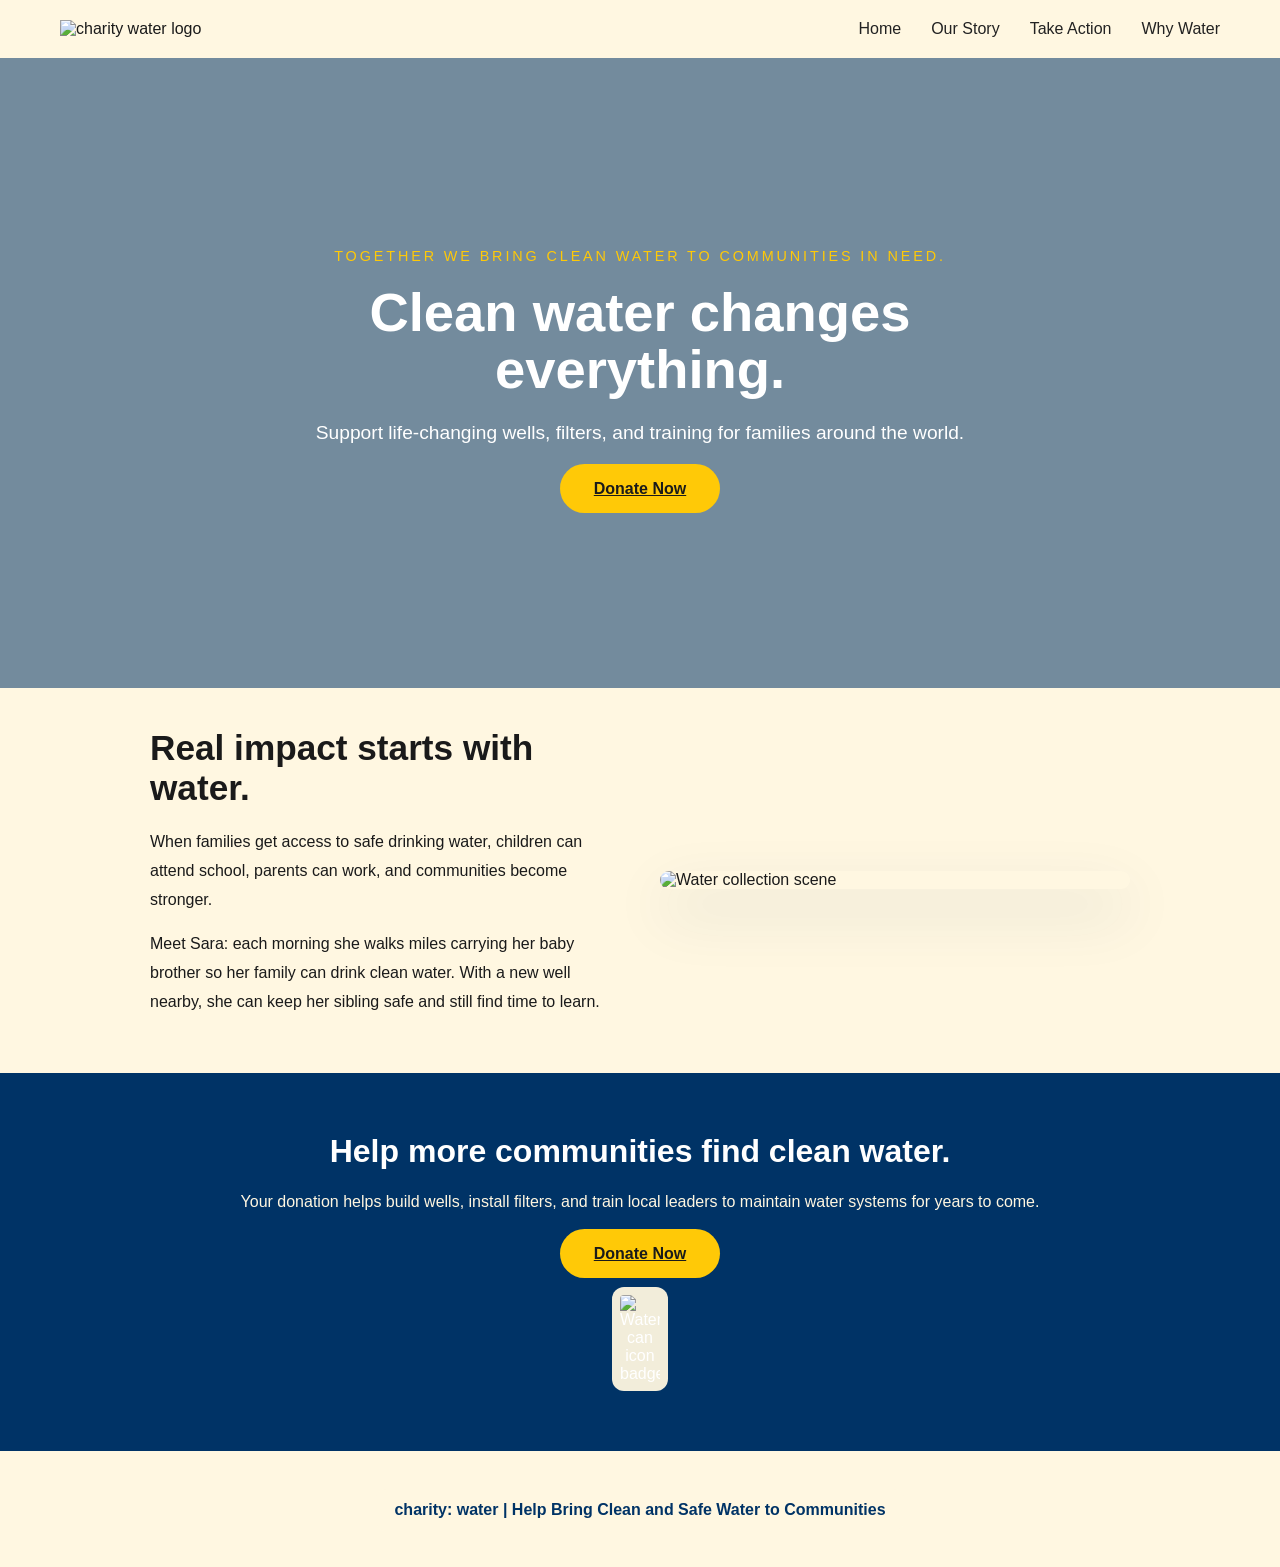
==== commit 5012dfc9: "Refactor index.html structure, add interactive elements in script.js, and enhance styles in styles.c" ====
--- a/index.html
+++ b/index.html
@@ -3,69 +3,93 @@
 <head>
     <meta charset="UTF-8">
     <meta name="viewport" content="width=device-width, initial-scale=1.0">
-    <title>Charity: Water Landing Page</title>
-    <!-- Import custom fonts from Google Fonts -->
-    <link href="https://fonts.googleapis.com/css2?family=DM+Sans:wght@400;500;700&family=Playfair+Display:wght@400&display=swap" rel="stylesheet">
+    <title>charity: water — Landing Page</title>
     <link rel="stylesheet" href="styles.css">
 </head>
 <body>
 
-    <!-- Navigation bar: This is the header at the top of the page -->
-    <header class="navbar">
+    <!-- NAVBAR -->
+    <nav class="navbar">
         <div class="logo">
-            <img src="img/cw_logo-2.png" alt="Charity Water Logo">
+            <img src="img/cw_logo-2.png" alt="charity water logo" class="main-logo">
         </div>
-    </header>
+        <ul class="nav-links">
+            <li><a href="#hero">Home</a></li>
+            <li><a href="#story">Our Story</a></li>
+            <li><a href="#cta">Take Action</a></li>
+            <li><a href="#why-water">Why Water</a></li>
+        </ul>
+        <!-- Menu button: three teardrop raindrops icon -->
+        <button class="menu-button" id="menuButton" aria-controls="overlayMenu" aria-expanded="false" aria-label="Open menu">
+            <svg viewBox="0 0 70 24" xmlns="http://www.w3.org/2000/svg" fill="currentColor" aria-hidden="true">
+                <g>
+                    <path d="M10 0 C4 6 0 10 0 15 C0 20 4 24 10 24 C16 24 20 20 20 15 C20 10 16 6 10 0 Z" transform="translate(0,0)" />
+                    <path d="M10 0 C4 6 0 10 0 15 C0 20 4 24 10 24 C16 24 20 20 20 15 C20 10 16 6 10 0 Z" transform="translate(24,0)" />
+                    <path d="M10 0 C4 6 0 10 0 15 C0 20 4 24 10 24 C16 24 20 20 20 15 C20 10 16 6 10 0 Z" transform="translate(48,0)" />
+                </g>
+            </svg>
+        </button>
+    </nav>
 
-    <!-- Hero Section: Split design with left text and right image/form -->
-    <section class="hero">
-        <div class="hero-left">
-            <h1>"Small Donations, Big Changes"</h1>
-            <p>
-                Join our community of supporters in helping bring
-                clean water to communities around the world.
-            </p>
-        </div>
-
-        <div class="hero-right">
-            <form class="donation-form">
-                <input type="number" placeholder="$ Enter Donation Amount">
-                <button type="submit">Donate</button>
-            </form>
-            <img
-                src="img/hero-image/8439_Ethiopia_2019_CG-.jpg"
-                alt="Community carrying pipe for water project"
-                class="hero-image"
-            >
+    <!-- HERO SECTION -->
+    <section class="hero" id="hero">
+        <div class="hero-overlay"></div>
+        <div class="hero-content">
+            <p class="eyebrow">Together we bring clean water to communities in need.</p>
+            <h1>Clean water changes everything.</h1>
+            <p class="hero-subtitle">Support life-changing wells, filters, and training for families around the world.</p>
+            <a class="donate-btn" href="https://www.charitywater.org/" target="_blank" rel="noopener noreferrer">Donate Now</a>
         </div>
     </section>
 
-    <!-- Impact Story Section: Real-world story with text and image -->
-    <section class="impact-story">
-        <div class="impact-copy">
-            <h2>Real Impact: Clean Water in Ethiopia</h2>
-            <p>
-                Together, our supporters helped build a new well for a village in Ethiopia. This project reduced illness, saved walking time, and gave children more time for school.
-            </p>
-            <p>
-                Your donation helps families access safe water, supports local teams, and changes lives for good.
-            </p>
+    <!-- STORY SECTION -->
+    <section class="story" id="story">
+        <div class="story-text">
+            <h2>Real impact starts with water.</h2>
+            <p>When families get access to safe drinking water, children can attend school, parents can work, and communities become stronger.</p>
+            <p>Meet Sara: each morning she walks miles carrying her baby brother so her family can drink clean water. With a new well nearby, she can keep her sibling safe and still find time to learn.</p>
         </div>
-        <div class="impact-image-wrapper">
-            <img src="img/hero-image/8439_Ethiopia_2019_CG-.jpg" alt="Ethiopia clean water project" class="impact-image">
+        <div class="story-image">
+            <img src="https://cdn2.dropmarkusercontent.com/52043/004434ba4e03f8da3afd02df6ae33a44e1d230c894dc4d65788af643b7b02473/7255_Ethiopia_2019_CG-.jpg?Expires=1781756936&Signature=eBGf1RSBI9EfxuJlQ24JELIZDUno5wE4WW-JfbX7ti8P3k4uaPY3wmDpUaAYqS-EOXIxTueMRdjiExZxpSf2wIWiY8mOvJBGDu6RK13oSH4ntbR5kLK41mBzuPuTi46s8bf-v2ijg5ls5Sc8GeQrkNLOJQur9Zn9uNoNHinZW3BItiU5caxBHJVe73auN5~SeP~fZ3WnPTHjmRJzfEuogfdVLW2uDENzJMw7MoEyRUQzD~upV2StvxHtDB~-4-dGO51VAcMJiaJKkHZZAr3mt5vvAi4MHxr2CF-XnT1JwK1Ud6BelS4yOW0Y53ZtEP7IB77QaBrbBMyJJP2fgoct-Q__&Key-Pair-Id=APKAITQYWVEN757ZA4KQ" alt="Water collection scene" />
         </div>
     </section>
 
-    <!-- Donation Call-to-Action Section -->
-    <section class="donation-cta">
-        <div class="donation-cta-content">
-            <h2>Help Bring Clean Water to More Communities</h2>
-            <p>
-                Every donation makes a direct difference. Join us today and become part of the solution.
-            </p>
-            <a href="#" class="donate-now-button">Donate Now</a>
+    <!-- CALL TO ACTION SECTION -->
+    <section class="cta" id="cta">
+        <div class="cta-card">
+            <h2>Help more communities find clean water.</h2>
+            <p>Your donation helps build wells, install filters, and train local leaders to maintain water systems for years to come.</p>
+            <a class="donate-btn" href="https://www.charitywater.org/" target="_blank" rel="noopener noreferrer">Donate Now</a>
+            <div class="cta-logo-row">
+                <img src="img/water-can-transparent.png" alt="Water can icon badge">
+            </div>
         </div>
     </section>
 
+    <footer class="site-footer">
+        <div class="contact-info">
+            <p>
+                <a href="https://www.charitywater.org/" target="_blank" rel="noopener noreferrer">charity: water | Help Bring Clean and Safe Water to Communities</a>
+            </p>
+        </div>
+    </footer>
+
+    <!-- Overlay menu that opens above the landing page -->
+    <div id="overlayMenu" class="overlay-menu" aria-hidden="true">
+        <div class="overlay-inner">
+            <button class="overlay-close" id="overlayClose" aria-label="Close menu">Close</button>
+            <nav class="overlay-nav">
+                <a href="#hero">Home</a>
+                <a href="#story">Our Story</a>
+                <a href="#cta">Take Action</a>
+                <a href="#why-water">Why Water</a>
+            </nav>
+        </div>
+    </div>
+
+    <!-- Device indicator for testing phone viewport -->
+    <div id="deviceIndicator" class="device-indicator" aria-hidden="true">Device: <span id="deviceLabel"></span></div>
+
+    <script src="script.js"></script>
 </body>
 </html>
--- a/styles.css
+++ b/styles.css
@@ -1,349 +1,482 @@
-/* COLOR VARIABLES */
-/* Define the charity: water color palette as CSS variables */
-/* These variables can be reused throughout the stylesheet */
+/* GLOBAL RESET: Remove browser defaults for a clean base */
 :root {
-    --charity-yellow: #ffc907;
-    --charity-blue: #003366;
-    --charity-light: #fff7e1;
-    --charity-accent: #77a8bb;
-    --charity-text: #003366;
-}
-
-/* RESET */
-/* Reset default browser margins and padding for all elements */
+    --yellow: #FFC907;
+    --nav-blue: #003366;
+    --accent-blue: #77A8BB;
+    --cream: #FFF7E1;
+    --text-dark: #1A1A1A;
+    --peach: #FED8C1;
+    --copper: #BF6C46;
+}
+
 * {
     margin: 0;
     padding: 0;
     box-sizing: border-box;
-}
-
-/* Set up the main font and background color for the whole page */
+    font-family: 'Proxima Nova', Arial, Helvetica, sans-serif;
+}
+
 body {
-    font-family: "DM Sans", sans-serif; /* Modern, clean body font */
-    background-color: var(--charity-blue); /* Dark blue background */
-    color: var(--charity-light);
-}
-
-/* TYPOGRAPHY */
-/* Use elegant serif font for all headings */
-h1 {
-    font-family: "Playfair Display", serif;
-}
-
-/* Use clean sans-serif for all body text and form elements */
-p,
-button,
-input {
-    font-family: "DM Sans", sans-serif;
-}
-
-/* NAVIGATION */
-/* Style the navigation bar at the top */
+    background: var(--cream);
+    color: var(--text-dark);
+}
+
+/* NAVBAR STYLES */
 .navbar {
-    background-color: var(--charity-light); /* White background */
-    padding: 10px 30px;
-}
-
-/* Logo styling - limit height to keep navbar compact */
+    width: 100%;
+    padding: 20px 60px;
+    display: flex;
+    justify-content: space-between;
+    align-items: center;
+    background: var(--cream);
+}
+
+.logo {
+    display: flex;
+    align-items: center;
+    gap: 10px;
+}
+
 .logo img {
-    max-height: 70px;
+    width: 220px; /* larger default */
+}
+
+/* Responsive sizes for main logo */
+.logo img.main-logo {
+    width: 220px;
+    height: auto;
+}
+@media (max-width: 900px) {
+    .logo img.main-logo { width: 180px; }
+}
+@media (max-width: 600px) {
+    .logo img.main-logo { width: 160px; }
+}
+
+.logo span {
+    font-size: 20px;
+    font-weight: bold;
+}
+
+.nav-links {
+    list-style: none;
+    display: flex;
+    gap: 30px;
+}
+
+.nav-links a {
+    text-decoration: none;
+    color: #222;
+    font-weight: 500;
+    transition: color 0.2s ease;
+}
+
+.nav-links a:hover {
+    color: var(--nav-blue);
 }
 
 /* HERO SECTION */
-/* Split hero layout with solid #003366 background */
 .hero {
-    min-height: calc(100vh - 90px); /* Full viewport height minus navbar */
-    display: flex;
+    position: relative;
+    min-height: 70vh;
+    padding: 80px 60px;
+    display: flex;
+    align-items: center;
+    justify-content: center;
+    text-align: center;
+    color: #ffffff;
+    background-image: url('https://cdn2.dropmarkusercontent.com/52043/d910e28c564617bfe51ca82a2cc7e15c94a0675c19b954d5af224ceb63909725/JS_20170803_2360.jpg?Expires=1781757175&Signature=Qycn-ocMBn-y7BdKBoL9EEK5YrrE2tUVwTB6cpoHF~JehJQFvjyT2qoqGt5nmzLHRuCN3IxHjTfX42WVrYpcCupSFToPEZIjjc-XNgt2iDX-w8SZ7HO-DUt2QZ8w8mXceRl1ke0Iu1-vNWbjiEjC6IstIrH7BqK287HzvM5IBTtQh5phIibPyeX6FghAs~aSqtXTaDD6Z646I-v1M1fdf54AyT51quD1A3FxrvkD2o~Bt8-u81AKcocj5zjuZAJ8rwlRM4HHkz4UPTQv9Tnmy-d-gIXaXWK4BvzXM7YjDwvHRDWXMrmv-giNdmJi2rRtDuIuCURdDFqsASL~kQsaDQ__&Key-Pair-Id=APKAITQYWVEN757ZA4KQ');
+    background-size: cover;
+    background-position: center;
+}
+
+.hero-overlay {
+    position: absolute;
+    inset: 0;
+    background: rgba(0, 51, 102, 0.55);
+}
+
+.hero-content {
+    position: relative;
+    max-width: 700px;
+    z-index: 1;
+}
+
+.eyebrow {
+    text-transform: uppercase;
+    letter-spacing: 0.2em;
+    color: var(--yellow);
+    margin-bottom: 20px;
+    font-size: 0.9rem;
+}
+
+.hero h1 {
+    font-size: 3.4rem;
+    line-height: 1.05;
+    margin-bottom: 18px;
+}
+
+.hero-subtitle {
+    font-size: 1.2rem;
+    margin-bottom: 30px;
+    line-height: 1.8;
+}
+
+.donate-btn {
+    background: var(--yellow);
+    color: var(--text-dark);
+    padding: 16px 34px;
+    border: none;
+    border-radius: 999px;
+    font-size: 1rem;
+    font-weight: 700;
+    cursor: pointer;
+    transition: transform 0.2s ease, background 0.2s ease;
+}
+
+.donate-btn:hover {
+    background: var(--copper);
+    transform: translateY(-2px);
+}
+
+.hero-logos,
+.cta-logo-row {
+    display: flex;
+    justify-content: center;
+    align-items: center;
+    gap: 18px;
+    margin-top: 24px;
+}
+
+.hero-logos img,
+.cta-logo-row img {
+    width: 56px;
+    height: auto;
+    border-radius: 12px;
+    background: rgba(255, 247, 225, 0.95);
+    padding: 8px;
+}
+
+/* STORY SECTION */
+.story {
+    display: flex;
+    align-items: center;
     justify-content: space-between;
-    align-items: center;
-    padding: 40px 30px;
-    gap: 50px;
-    background-color: var(--charity-blue);
-    color: var(--charity-light);
-}
-
-/* LEFT SIDE */
-.hero-left {
+    max-width: 1100px;
+    margin: 40px auto;
+    gap: 40px;
+    padding: 0 60px;
+}
+
+.story-text {
     flex: 1;
-    max-width: 500px;
-}
-
-.hero-left h1 {
-    font-family: "Proxima Nova", Arial, sans-serif;
-    font-size: 5rem;
-    font-weight: 300;
-    line-height: 1;
-    letter-spacing: -2px;
-    margin-bottom: 60px;
-}
-
-.hero-left p {
-    font-family: "Proxima Nova", Arial, sans-serif;
-    font-size: 1.5rem;
+}
+
+.story-text h2 {
+    font-size: 2.2rem;
+    margin-bottom: 20px;
+}
+
+.story-text p {
+    font-size: 1rem;
+    line-height: 1.8;
+    color: var(--text-dark);
+    margin-bottom: 16px;
+}
+
+.story-image {
+    flex: 1;
+}
+
+.story-image img {
+    width: 100%;
+    border-radius: 18px;
+    display: block;
+    box-shadow: 0 24px 60px rgba(0, 51, 102, 0.14);
+}
+
+/* CALL TO ACTION SECTION */
+.cta {
+    background: var(--nav-blue);
+    color: #ffffff;
+    padding: 60px 20px;
+}
+
+.cta-card {
+    max-width: 900px;
+    margin: 0 auto;
+    text-align: center;
+}
+
+.cta-card h2 {
+    font-size: 2rem;
+    margin-bottom: 18px;
+}
+
+.cta-card p {
+    font-size: 1rem;
+    line-height: 1.8;
+    color: #fff7e1;
+    margin-bottom: 28px;
+}
+
+/* Contact info styling: cream background and spacing */
+.contact-info {
+    background: var(--cream);
+    color: var(--text-dark);
+    margin: 18px auto 0;
+    padding: 12px 18px;
+    border-radius: 10px;
+    display: inline-block;
+}
+.contact-info a {
+    color: var(--nav-blue);
+    text-decoration: none;
+    font-weight: 600;
+}
+.contact-info a:hover {
+    text-decoration: underline;
+}
+
+/* Footer layout */
+.site-footer {
+    text-align: center;
+    padding: 20px 0 36px;
+    background: transparent;
+}
+
+/* Menu button: three raindrops icon */
+.menu-button {
+    background: transparent;
+    border: none;
+    color: var(--nav-blue);
+    padding: 6px;
+    border-radius: 8px;
+    cursor: pointer;
+    display: inline-flex;
+    align-items: center;
+    justify-content: center;
+    transition: transform 0.12s ease, opacity 0.12s ease;
+}
+.menu-button svg {
+    width: 72px;
+    height: 28px;
+    display: block;
+}
+.menu-button:hover {
+    opacity: 0.9;
+    transform: translateY(-2px);
+}
+
+/* Overlay menu styles */
+.overlay-menu {
+    position: fixed;
+    top: 0;
+    left: 0;
+    width: 100%;
+    height: 0; /* start closed */
+    overflow: hidden;
+    background: rgba(0, 0, 0, 0.6);
+    transition: height 0.28s ease;
+    z-index: 1200;
+    display: flex;
+    justify-content: center;
+    align-items: flex-start;
+}
+.overlay-menu.open {
+    height: 100vh;
+}
+.overlay-inner {
+    background: #fff;
+    margin-top: 8vh;
+    width: 92%;
+    max-width: 520px;
+    border-radius: 12px;
+    padding: 18px;
+    box-shadow: 0 12px 40px rgba(0,0,0,0.2);
+}
+.overlay-close {
+    background: transparent;
+    border: none;
+    color: var(--nav-blue);
     font-weight: 700;
-    line-height: 1.7;
-    text-align: left;
-    max-width: 420px;
-}
-
-/* RIGHT SIDE */
-.hero-right {
-    flex: 1;
+    cursor: pointer;
+    float: right;
+}
+.overlay-nav {
     display: flex;
     flex-direction: column;
-    align-items: flex-end;
-    justify-content: flex-start;
-}
-
-.donation-form {
-    width: 100%;
-    max-width: 560px;
-    display: flex;
-    margin-bottom: 40px;
-}
-
-.donation-form input {
-    flex: 1;
-    border: none;
-    padding: 22px;
-    font-size: 1.1rem;
-    border-radius: 12px 0 0 12px;
-    outline: none;
-}
-
-.donation-form button {
-    border: none;
-    background-color: var(--charity-yellow);
-    color: var(--charity-text);
-    font-size: 1.4rem;
-    font-weight: 700;
-    padding: 0 40px;
-    cursor: pointer;
-    border-radius: 0 12px 12px 0;
-    transition: 0.3s;
-}
-
-.donation-form input,
-.donation-form button {
-    font-family: "Proxima Nova", Arial, sans-serif;
-}
-
-.donation-form button:hover {
-    background-color: #ffc907;
-}
-
-.hero-image {
-    width: 100%;
-    max-width: 875px;
-    height: 625px;
-    object-fit: cover;
-    border-radius: 12px;
-}
-
-/* IMPACT STORY SECTION */
-.impact-story {
-    display: flex;
-    justify-content: space-between;
-    align-items: center;
-    gap: 40px;
-    padding: 60px 30px;
-    background-color: var(--charity-light);
-    color: var(--charity-text);
-}
-
-.impact-copy {
-    flex: 1;
-    max-width: 540px;
-}
-
-.impact-copy h2 {
-    font-family: "Proxima Nova", Arial, sans-serif;
-    font-size: 2.8rem;
-    margin-bottom: 24px;
-    color: var(--charity-blue);
-}
-
-.impact-copy p {
-    font-size: 1.1rem;
-    line-height: 1.8;
-    margin-bottom: 18px;
-}
-
-.impact-image-wrapper {
-    flex: 1;
-    display: flex;
-    justify-content: center;
-}
-
-.impact-image {
-    width: 100%;
-    max-width: 520px;
-    border-radius: 18px;
-    box-shadow: 0 20px 40px rgba(0, 0, 0, 0.12);
-}
-
-/* DONATION CTA SECTION */
-.donation-cta {
-    background-color: var(--charity-blue);
-    color: var(--charity-light);
-    padding: 60px 30px;
-    text-align: center;
-}
-
-.donation-cta-content {
-    max-width: 760px;
-    margin: 0 auto;
-}
-
-.donation-cta h2 {
-    font-family: "Proxima Nova", Arial, sans-serif;
-    font-size: 3rem;
-    font-weight: 300;
-    line-height: 1.1;
-    margin-bottom: 24px;
-}
-
-.donation-cta p {
-    font-size: 1.2rem;
-    line-height: 1.8;
-    margin-bottom: 30px;
-}
-
-.donate-now-button {
+    gap: 12px;
+    margin-top: 8px;
+}
+.overlay-nav a {
+    color: var(--nav-blue);
+    text-decoration: none;
+    font-size: 1.05rem;
+    padding: 8px 6px;
+}
+.overlay-nav a:hover { text-decoration: underline; }
+
+/* Device indicator for quick testing */
+.device-indicator {
+    position: fixed;
+    right: 12px;
+    top: 12px;
+    background: rgba(0,0,0,0.6);
+    color: #fff;
+    padding: 6px 10px;
+    border-radius: 8px;
+    font-size: 12px;
+    z-index: 1300;
+    display: none;
+}
+@media (max-width: 600px) {
+    .device-indicator { display: block; }
+}
+
+/* RESPONSIVE STYLES */
+@media (max-width: 900px) {
+    .navbar {
+        flex-wrap: wrap;
+        padding: 20px 30px;
+    }
+
+    .nav-links {
+        gap: 18px;
+        justify-content: center;
+        width: 100%;
+    }
+
+    .hero {
+        padding: 70px 30px;
+    }
+
+    .hero h1 {
+        font-size: 2.8rem;
+    }
+
+    .story {
+        flex-direction: column;
+        padding: 0 30px;
+    }
+}
+
+@media (max-width: 600px) {
+    .navbar {
+        padding: 16px 20px;
+    }
+
+    .hero {
+        min-height: auto;
+        padding: 60px 18px;
+    }
+
+    .hero h1 {
+        font-size: 2.2rem;
+    }
+
+    .hero-subtitle {
+        font-size: 1rem;
+    }
+
+    .story-text h2 {
+        font-size: 1.9rem;
+    }
+
+    .story {
+        padding: 0 18px;
+    }
+
+    .cta-card h2 {
+        font-size: 1.7rem;
+    }
+}
+
+/* Responsive improvements: make layout fit desktop, laptop, and mobile */
+img {
+    max-width: 100%;
+    height: auto;
+}
+
+.cta-card {
+    padding-left: 20px;
+    padding-right: 20px;
+}
+
+.contact-info {
     display: inline-block;
-    background-color: var(--charity-yellow);
-    color: var(--charity-text);
-    padding: 18px 50px;
-    border-radius: 999px;
-    font-weight: 700;
-    text-decoration: none;
-    transition: transform 0.2s ease, background-color 0.2s ease;
-}
-
-.donate-now-button:hover {
-    background-color: #e5b600;
-    transform: translateY(-2px);
-}
-
-/* RESPONSIVE DESIGN */
-/* Use media queries to adjust layout for smaller screens like tablets and phones */
-@media (max-width: 992px) {
-
-    /* Stack hero sections vertically so content fits on narrower screens */
-    .hero {
+}
+
+@media (max-width: 900px) {
+    .cta-card {
+        padding-left: 30px;
+        padding-right: 30px;
+    }
+    .contact-info {
+        display: block;
+        width: 90%;
+        margin: 16px auto 0;
+    }
+}
+
+@media (max-width: 600px) {
+    .nav-links {
         flex-direction: column;
         align-items: center;
-        text-align: center;
-        min-height: auto;
-        padding: 30px 20px;
-        gap: 30px;
-    }
-
-    .hero-left,
-    .hero-right {
         width: 100%;
-        max-width: 800px;
-    }
-
-    .hero-left h1 {
-        font-size: 3rem;
-        margin-bottom: 40px;
-    }
-
-    .hero-left p {
-        font-size: 1.4rem;
-        text-align: center;
-        margin: 0 auto 40px;
-    }
-
-    .hero-right {
+    }
+
+    .cta-logo-row img,
+    .hero-logos img {
+        width: 48px;
+    }
+
+    .contact-info {
+        width: calc(100% - 36px);
+        margin: 12px auto 0;
+        padding: 10px 14px;
+        border-radius: 8px;
+    }
+
+    .hero {
+        padding: 50px 16px;
+    }
+}
+
+/* Mobile-specific: hide nav link text and center Menu button under logo */
+@media (max-width: 600px) {
+    .nav-links {
+        display: none !important;
+    }
+
+    .navbar {
+        flex-direction: column;
         align-items: center;
-    }
-
-    .donation-form {
-        max-width: 100%;
-    }
-
-    .hero-image {
-        width: 100%;
-        max-width: 100%;
-        height: auto;
-    }
-
-    .impact-story {
+        gap: 6px;
+        padding: 12px 16px;
+    }
+
+    .logo {
+        display: flex;
         flex-direction: column;
-        padding: 40px 20px;
-    }
-
-    .impact-copy,
-    .impact-image-wrapper {
-        width: 100%;
-        max-width: 100%;
-    }
-
-    .impact-copy h2 {
-        font-size: 2.2rem;
-    }
-
-    .impact-copy p {
-        font-size: 1rem;
-    }
-
-    .impact-image {
-        max-width: 100%;
-        height: auto;
-    }
-
-    .donation-cta {
-        padding: 40px 20px;
-    }
-
-    .donation-cta h2 {
-        font-size: 2.4rem;
-    }
-
-    .donation-cta p {
-        font-size: 1.1rem;
-    }
-}
-
-/* Further adjustments for very small screens (phones) */
-@media (max-width: 600px) {
-    .hero {
-        padding: 24px 16px;
-    }
-
-    .hero-left h1 {
-        font-size: 2.4rem;
-    }
-
-    .hero-left p,
-    .donation-cta p,
-    .impact-copy p {
-        font-size: 1rem;
-    }
-
-    .donation-form input,
-    .donation-form button {
-        padding: 18px 16px;
-        font-size: 1rem;
-    }
-
-    .donation-form {
-        flex-direction: column;
-        gap: 12px;
-    }
-
-    .donation-form input {
-        border-radius: 12px;
-    }
-
-    .donation-form button {
-        border-radius: 12px;
-    }
-
-    .donate-now-button {
-        width: 100%;
-        padding: 16px 0;
-    }
-}
+        align-items: center;
+        gap: 6px;
+    }
+
+    .menu-button {
+        order: 2;
+        align-self: center;
+        margin-top: 6px;
+        width: auto;
+    }
+
+    /* ensure nav-links (if present) don't take up space */
+    .nav-links li { display: none; }
+}
+
+/* Desktop & Laptop: hide the teardrop menu button (show nav links instead) */
+@media (min-width: 601px) {
+    .menu-button {
+        display: none !important;
+    }
+}
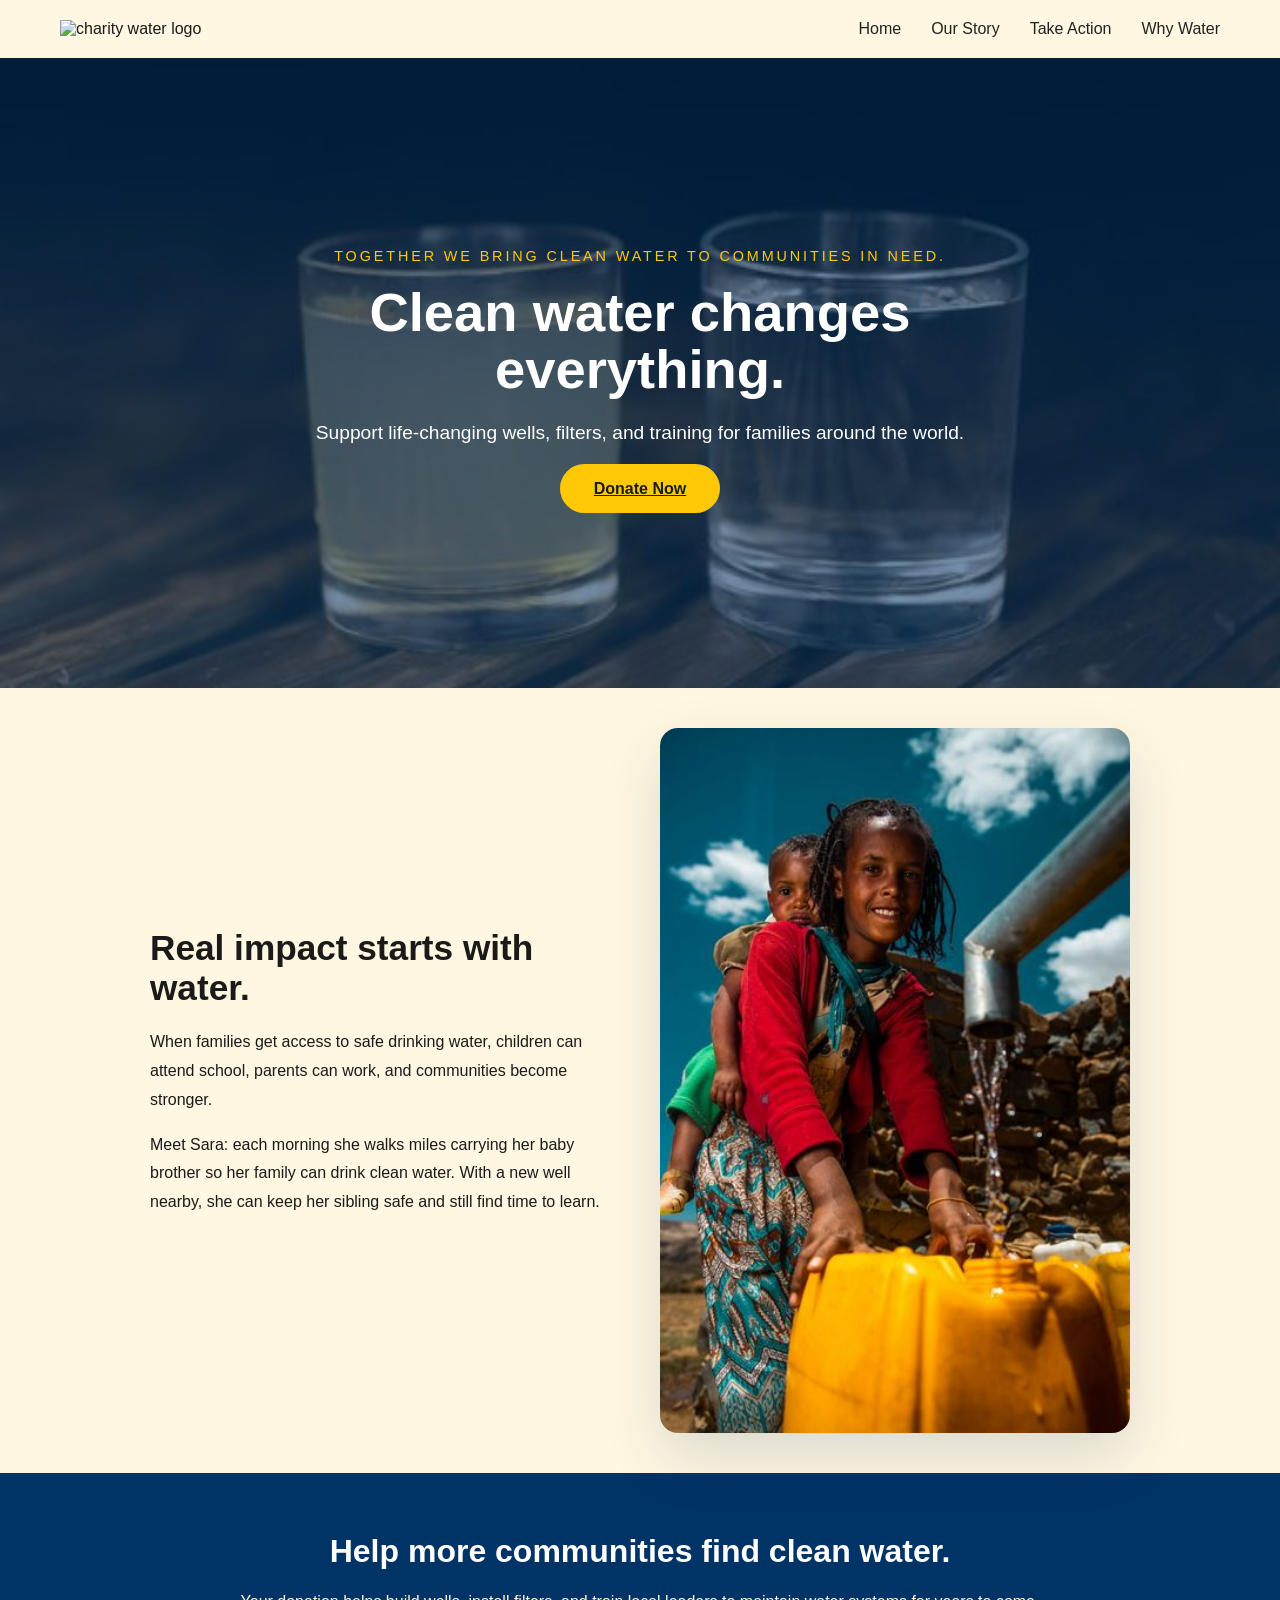
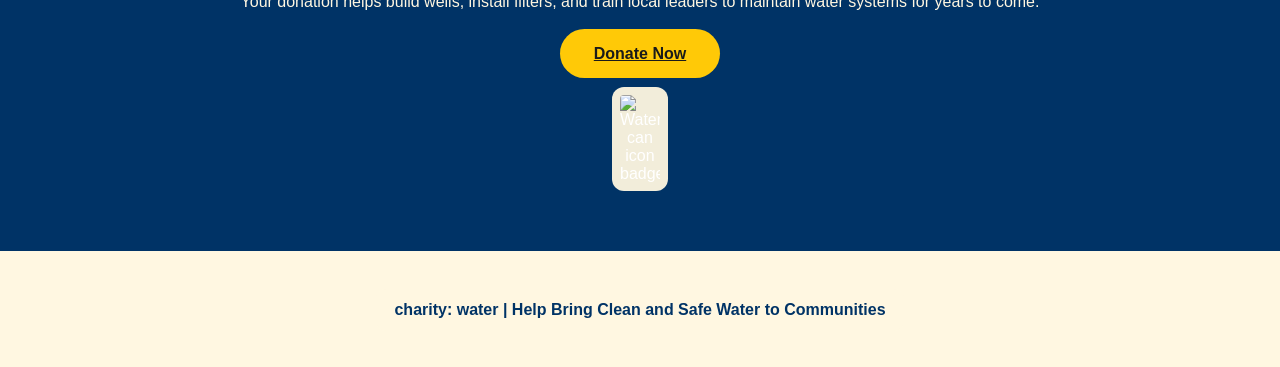
==== commit cdcf1390: "Refactor code structure for improved readability and maintainability" ====
--- a/index.html
+++ b/index.html
@@ -50,7 +50,7 @@
             <p>Meet Sara: each morning she walks miles carrying her baby brother so her family can drink clean water. With a new well nearby, she can keep her sibling safe and still find time to learn.</p>
         </div>
         <div class="story-image">
-            <img src="https://cdn2.dropmarkusercontent.com/52043/004434ba4e03f8da3afd02df6ae33a44e1d230c894dc4d65788af643b7b02473/7255_Ethiopia_2019_CG-.jpg?Expires=1781756936&Signature=eBGf1RSBI9EfxuJlQ24JELIZDUno5wE4WW-JfbX7ti8P3k4uaPY3wmDpUaAYqS-EOXIxTueMRdjiExZxpSf2wIWiY8mOvJBGDu6RK13oSH4ntbR5kLK41mBzuPuTi46s8bf-v2ijg5ls5Sc8GeQrkNLOJQur9Zn9uNoNHinZW3BItiU5caxBHJVe73auN5~SeP~fZ3WnPTHjmRJzfEuogfdVLW2uDENzJMw7MoEyRUQzD~upV2StvxHtDB~-4-dGO51VAcMJiaJKkHZZAr3mt5vvAi4MHxr2CF-XnT1JwK1Ud6BelS4yOW0Y53ZtEP7IB77QaBrbBMyJJP2fgoct-Q__&Key-Pair-Id=APKAITQYWVEN757ZA4KQ" alt="Water collection scene" />
+            <img src="img/hi.jpeg" alt="Water collection scene" />
         </div>
     </section>
 
--- a/styles.css
+++ b/styles.css
@@ -85,7 +85,7 @@
     justify-content: center;
     text-align: center;
     color: #ffffff;
-    background-image: url('https://cdn2.dropmarkusercontent.com/52043/d910e28c564617bfe51ca82a2cc7e15c94a0675c19b954d5af224ceb63909725/JS_20170803_2360.jpg?Expires=1781757175&Signature=Qycn-ocMBn-y7BdKBoL9EEK5YrrE2tUVwTB6cpoHF~JehJQFvjyT2qoqGt5nmzLHRuCN3IxHjTfX42WVrYpcCupSFToPEZIjjc-XNgt2iDX-w8SZ7HO-DUt2QZ8w8mXceRl1ke0Iu1-vNWbjiEjC6IstIrH7BqK287HzvM5IBTtQh5phIibPyeX6FghAs~aSqtXTaDD6Z646I-v1M1fdf54AyT51quD1A3FxrvkD2o~Bt8-u81AKcocj5zjuZAJ8rwlRM4HHkz4UPTQv9Tnmy-d-gIXaXWK4BvzXM7YjDwvHRDWXMrmv-giNdmJi2rRtDuIuCURdDFqsASL~kQsaDQ__&Key-Pair-Id=APKAITQYWVEN757ZA4KQ');
+    background-image: url('img/hi 2.jpeg');
     background-size: cover;
     background-position: center;
 }
@@ -387,6 +387,10 @@
         padding: 0 18px;
     }
 
+    .story-text {
+        text-align: center;
+    }
+
     .cta-card h2 {
         font-size: 1.7rem;
     }
